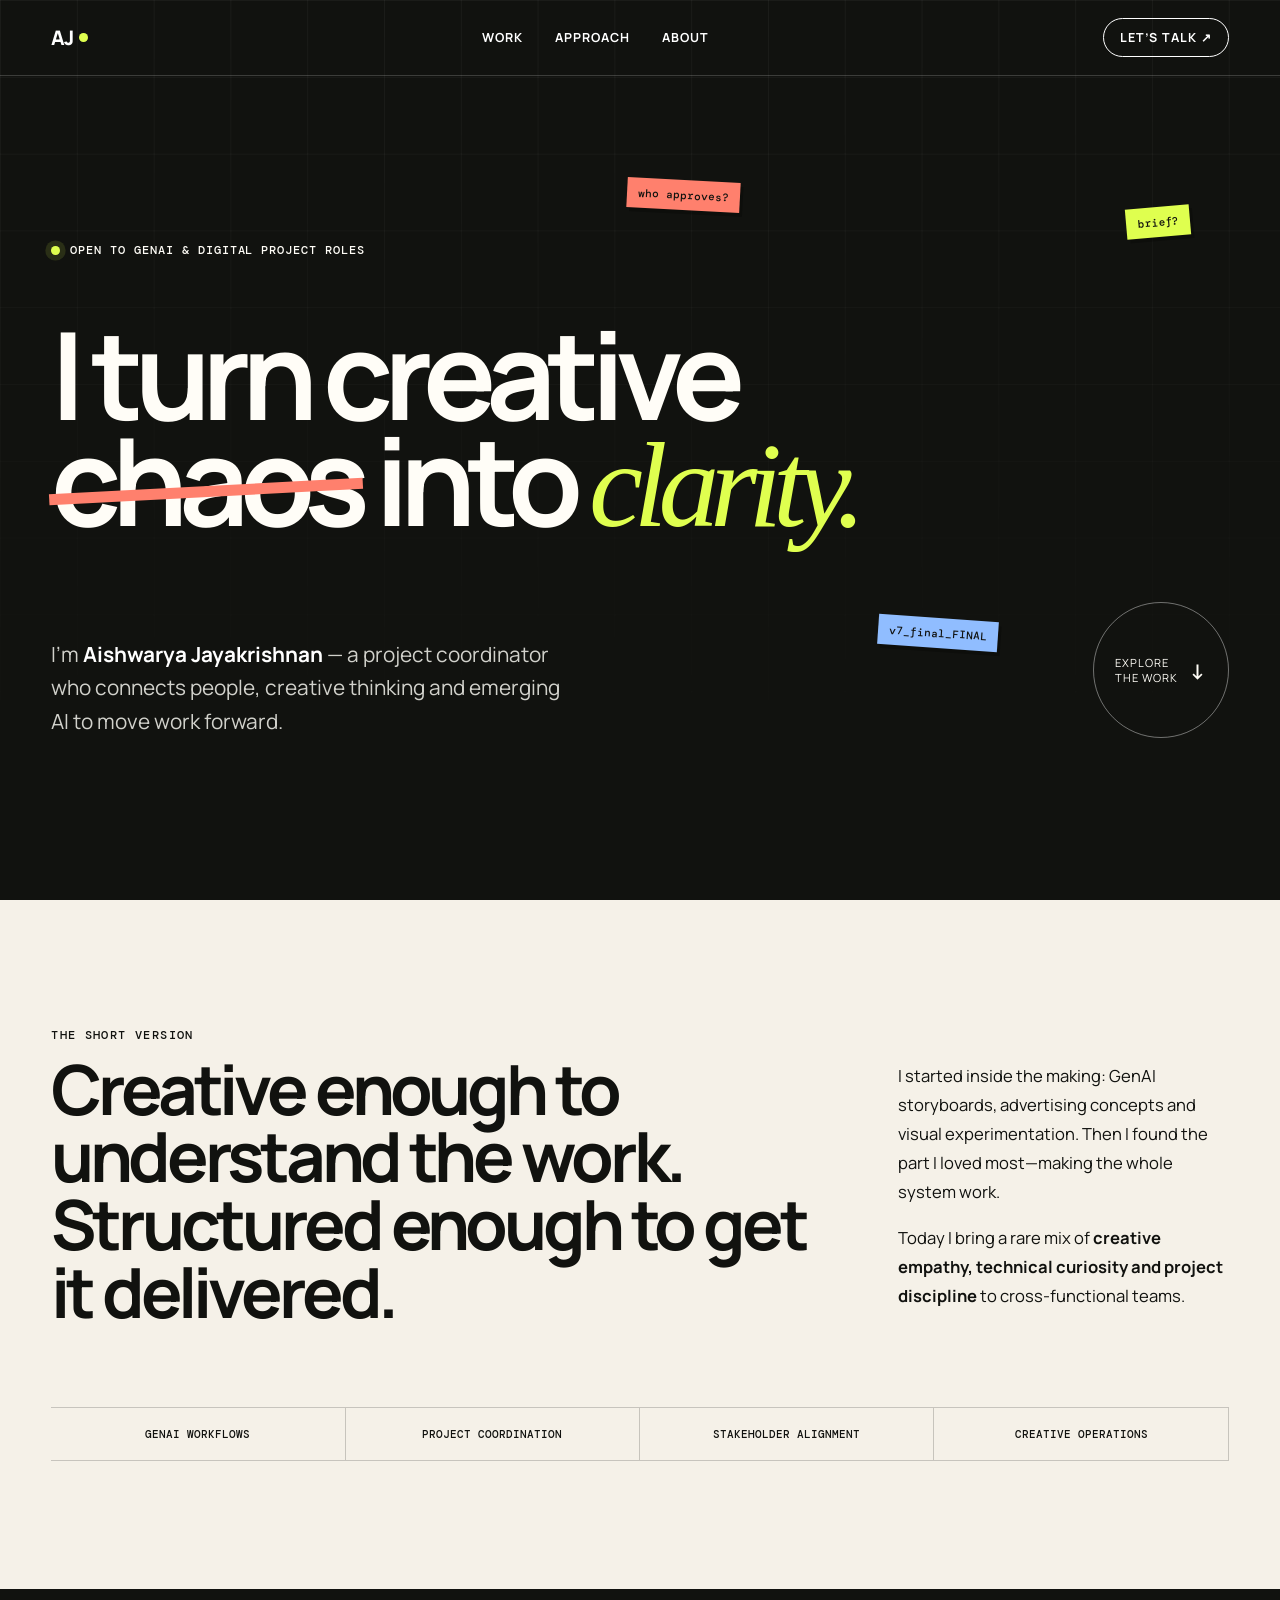
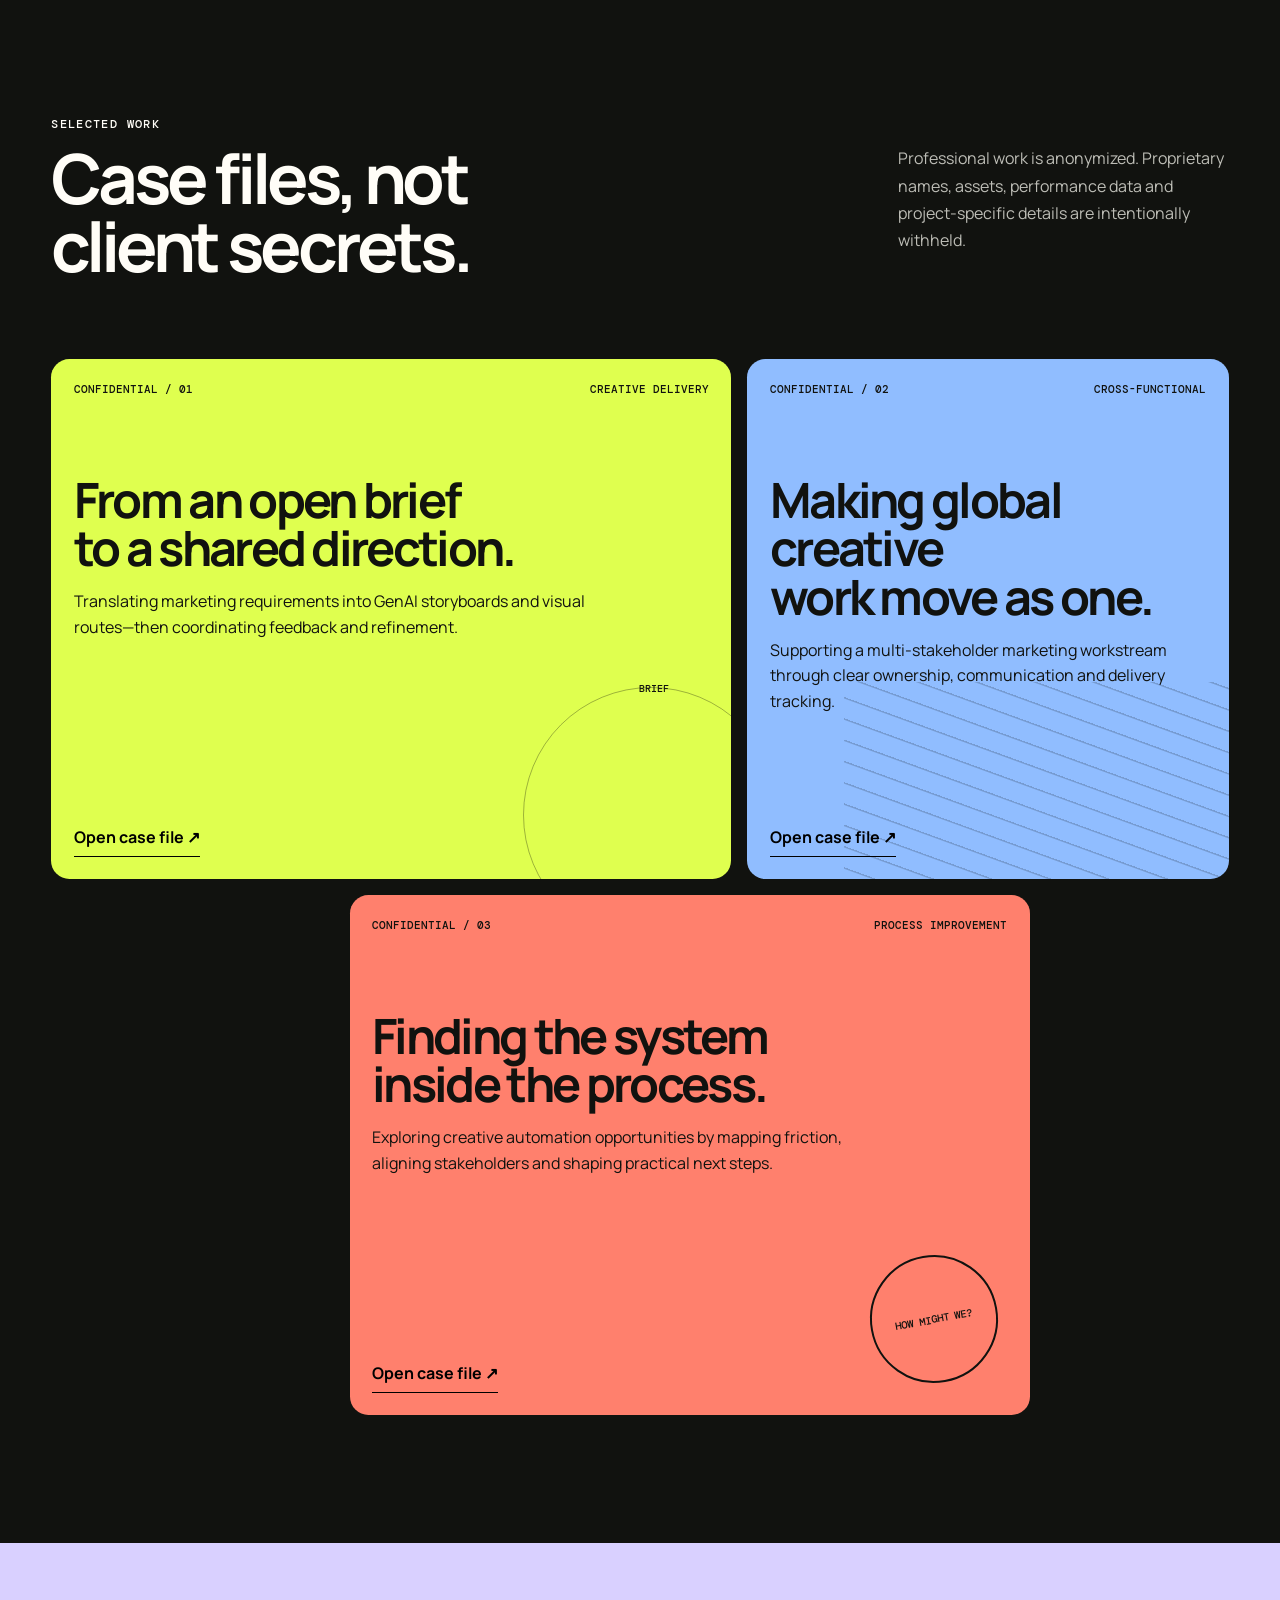
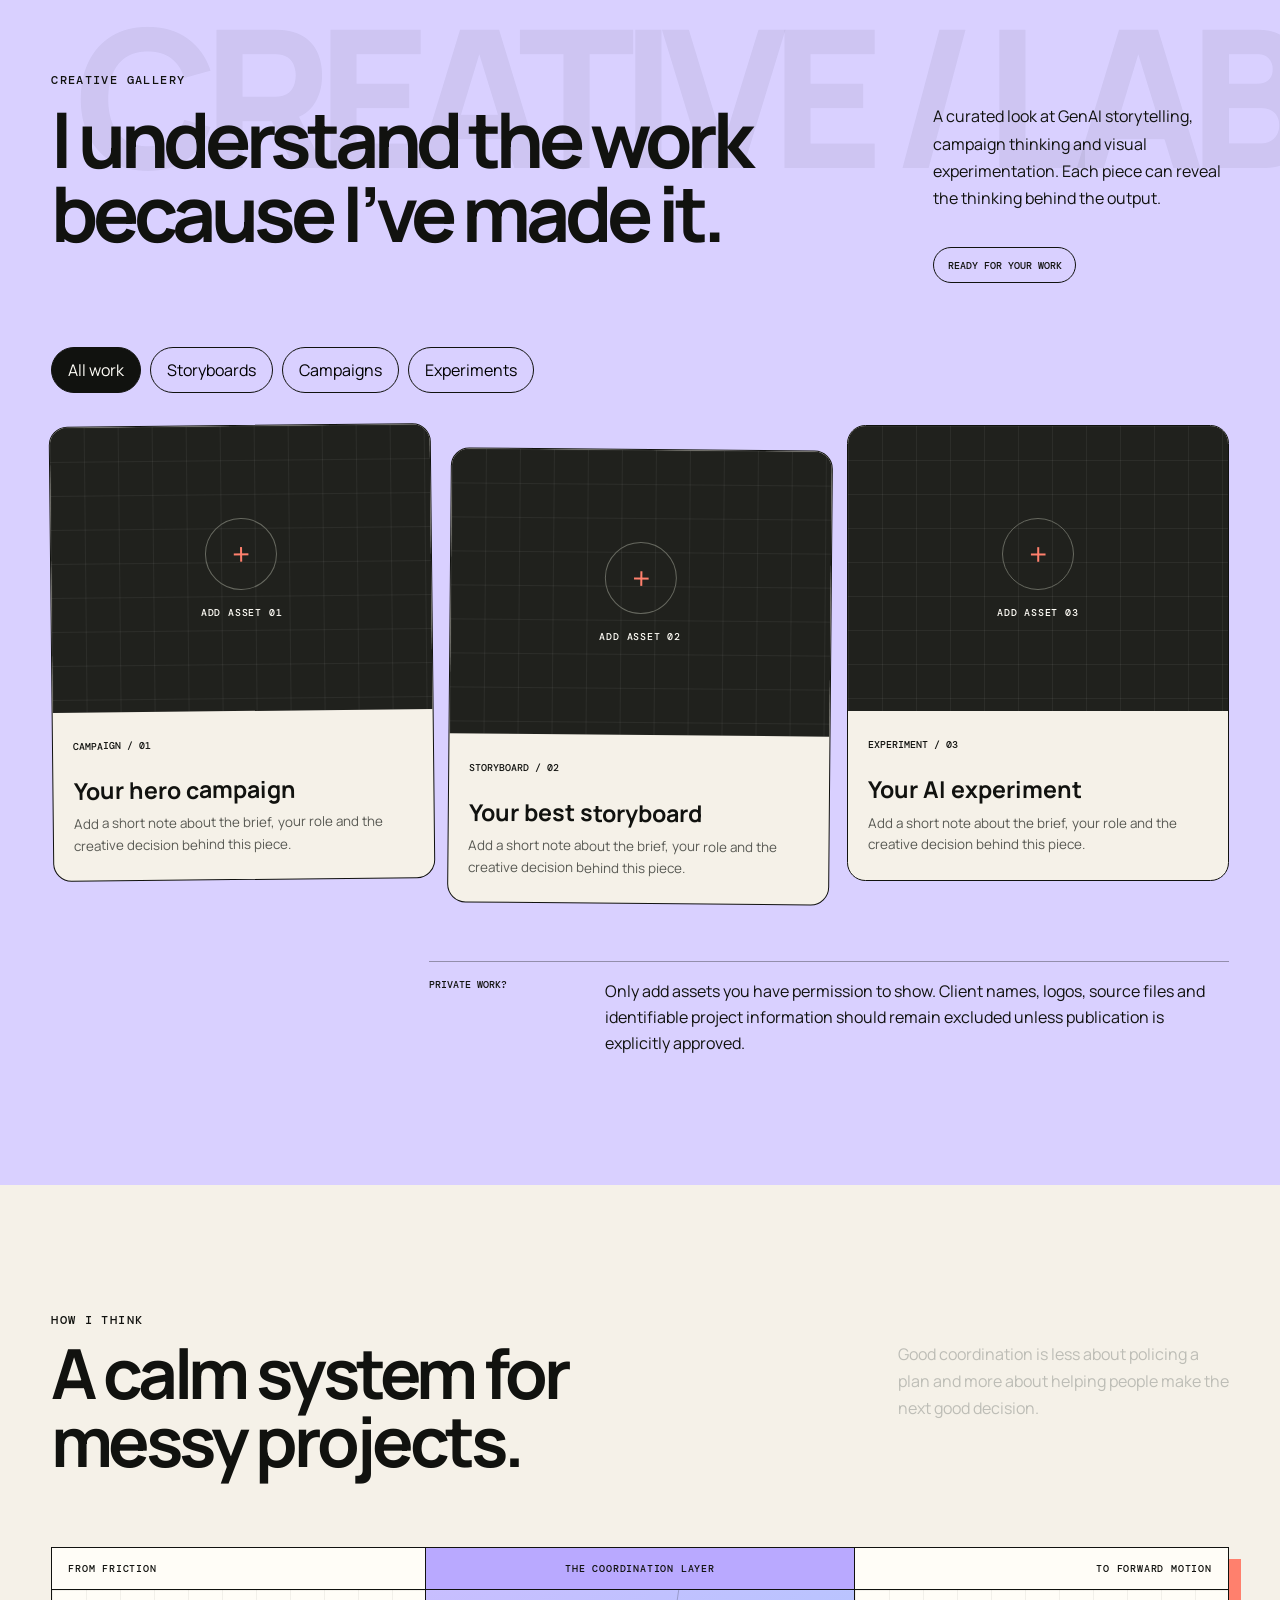
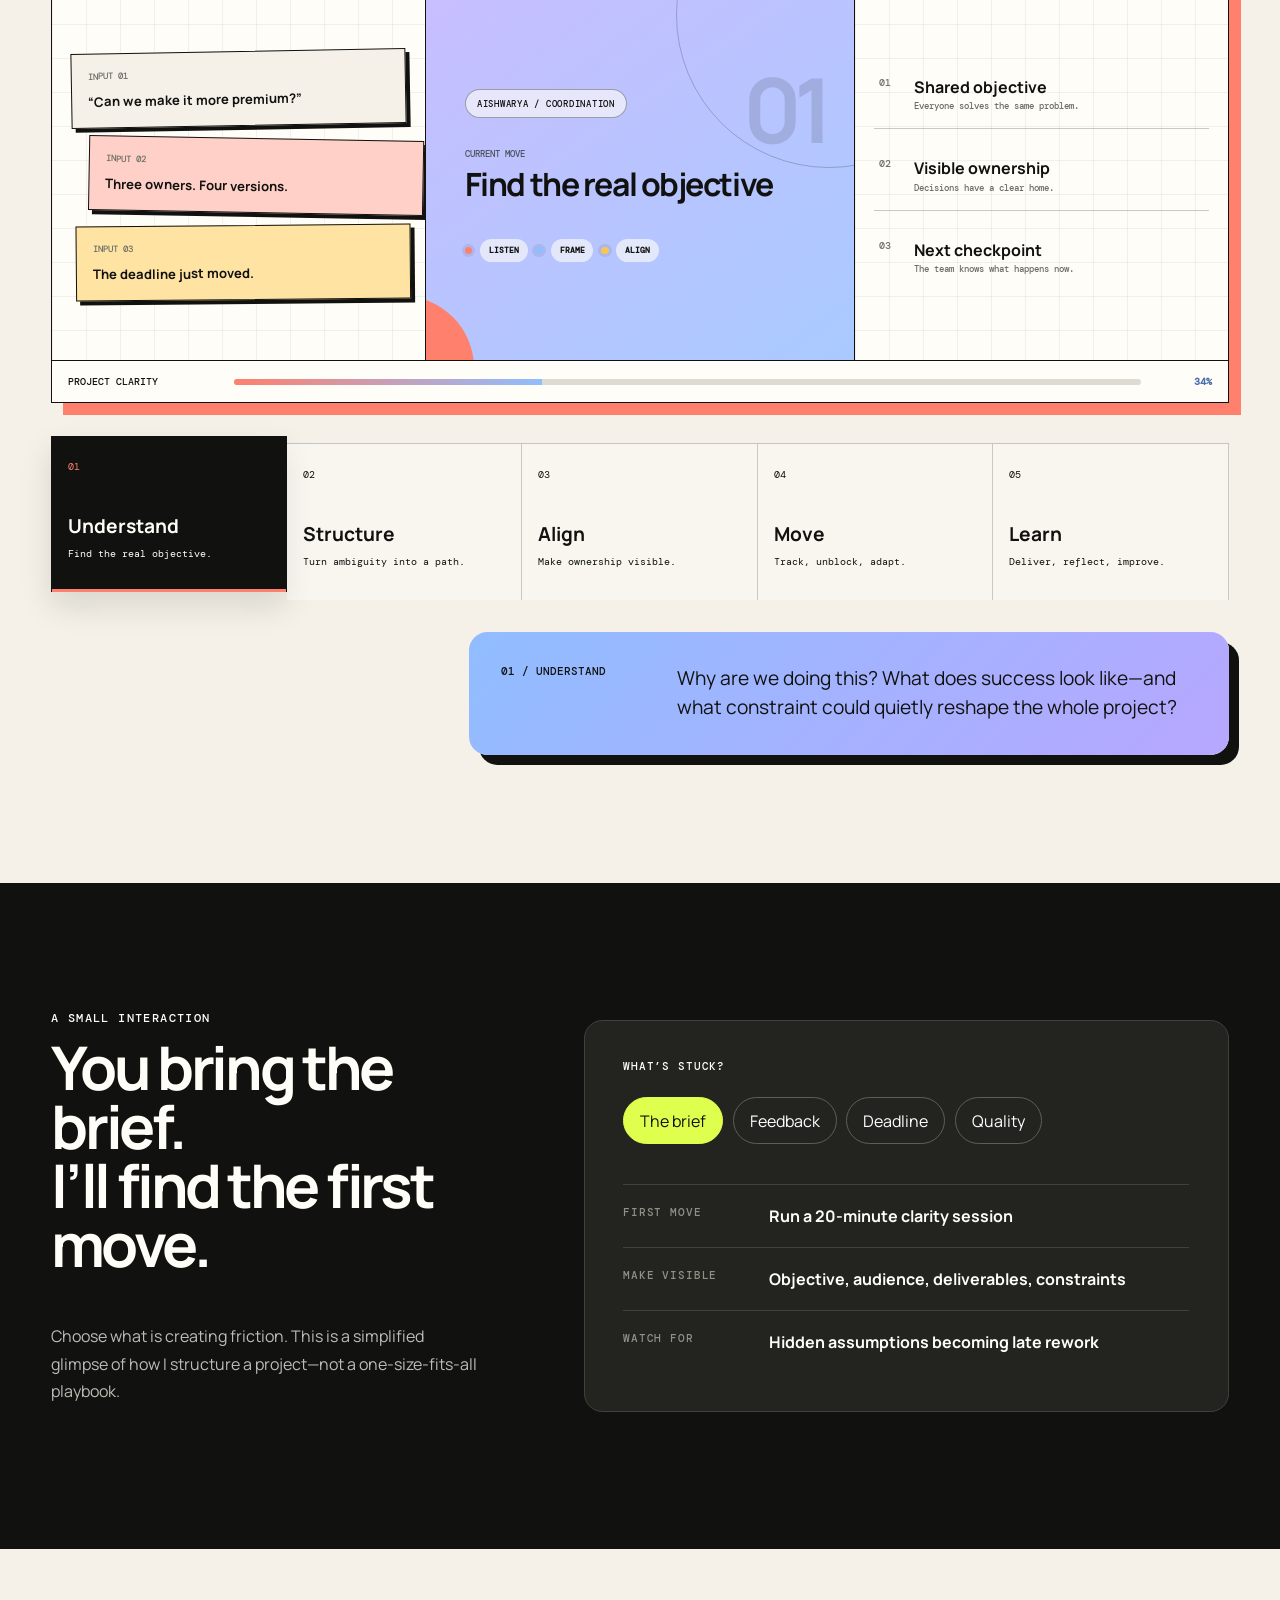
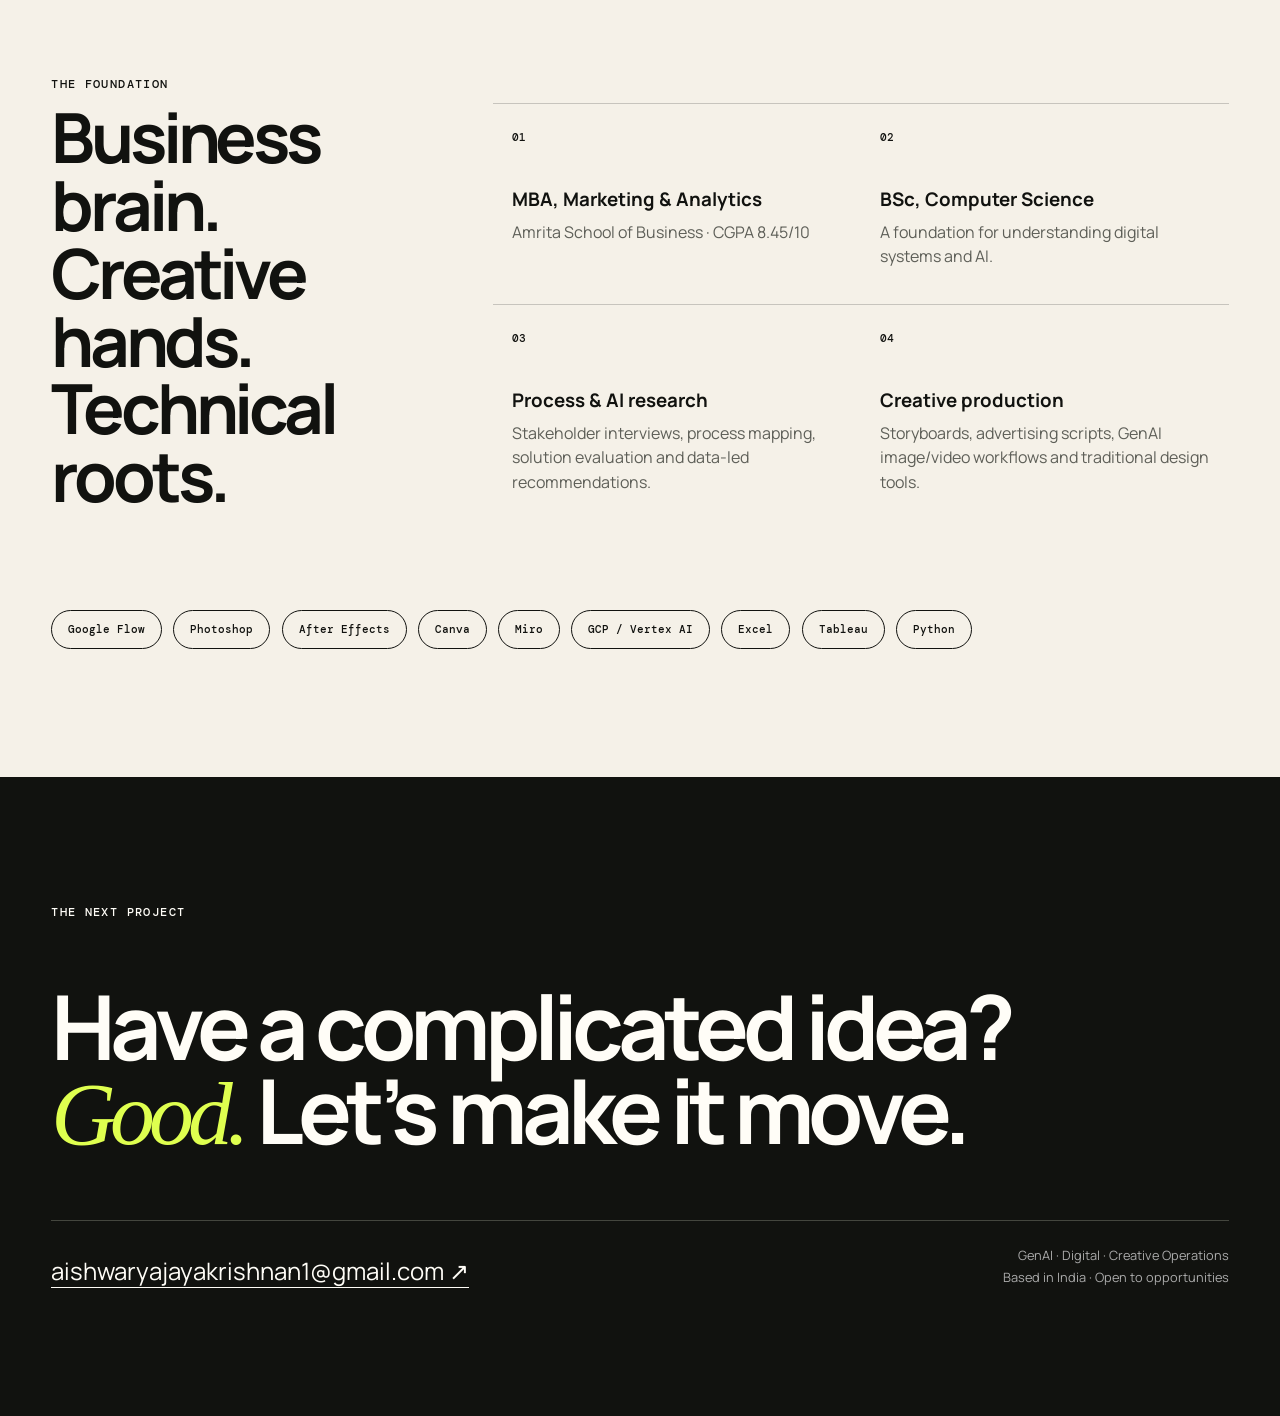
==== index.html @ be0136e8 "Publish initial portfolio website" ====
<!doctype html>
<html lang="en">
<head>
  <meta charset="utf-8">
  <meta name="viewport" content="width=device-width, initial-scale=1">
  <meta name="description" content="Aishwarya Jayakrishnan — GenAI and Digital Project Coordinator bridging people, creative work and emerging technology.">
  <meta name="theme-color" content="#f2ff63">
  <title>Aishwarya Jayakrishnan — GenAI & Digital Project Coordinator</title>
  <link rel="preconnect" href="https://fonts.googleapis.com">
  <link rel="preconnect" href="https://fonts.gstatic.com" crossorigin>
  <link href="https://fonts.googleapis.com/css2?family=DM+Mono:wght@400;500&family=Manrope:wght@400;500;600;700;800&display=swap" rel="stylesheet">
  <link rel="stylesheet" href="styles.css">
  <link rel="stylesheet" href="revision.css">
  <link rel="stylesheet" href="gallery.css">
  <link rel="stylesheet" href="approach-v2.css">
  <link rel="stylesheet" href="approach-v3.css">
</head>
<body>
  <a class="skip-link" href="#main">Skip to content</a>
  <header class="site-header">
    <a class="brand" href="#top" aria-label="Aishwarya Jayakrishnan, home"><span>AJ</span><span class="brand-dot"></span></a>
    <nav aria-label="Primary navigation">
      <a href="#work">Work</a><a href="#approach">Approach</a><a href="#about">About</a>
    </nav>
    <a class="header-cta" href="mailto:aishwaryajayakrishnan1@gmail.com">Let’s talk <span>↗</span></a>
  </header>

  <main id="main">
    <section class="hero" id="top">
      <div class="hero-kicker reveal"><span class="status-dot"></span> Open to GenAI & digital project roles</div>
      <h1 class="reveal">I turn creative<br><span class="scribble-wrap">chaos<span class="scribble" aria-hidden="true"></span></span> into <em>clarity.</em></h1>
      <div class="hero-bottom reveal">
        <p>I’m <strong>Aishwarya Jayakrishnan</strong> — a project coordinator who connects people, creative thinking and emerging AI to move work forward.</p>
        <a class="round-link" href="#work" aria-label="Explore selected work"><span>Explore<br>the work</span><b>↓</b></a>
      </div>
      <div class="floating-note note-one" aria-hidden="true">brief?</div>
      <div class="floating-note note-two" aria-hidden="true">v7_final_FINAL</div>
      <div class="floating-note note-three" aria-hidden="true">who approves?</div>
    </section>

    <section class="manifesto section-pad" id="about">
      <p class="eyebrow reveal">THE SHORT VERSION</p>
      <div class="manifesto-grid">
        <h2 class="reveal">Creative enough to understand the work.<br>Structured enough to get it delivered.</h2>
        <div class="manifesto-copy reveal">
          <p>I started inside the making: GenAI storyboards, advertising concepts and visual experimentation. Then I found the part I loved most—making the whole system work.</p>
          <p>Today I bring a rare mix of <strong>creative empathy, technical curiosity and project discipline</strong> to cross-functional teams.</p>
        </div>
      </div>
      <div class="signal-strip reveal" aria-label="Core strengths">
        <span>GenAI workflows</span><span>Project coordination</span><span>Stakeholder alignment</span><span>Creative operations</span>
      </div>
    </section>

    <section class="work section-pad dark" id="work">
      <div class="section-heading reveal">
        <div><p class="eyebrow">SELECTED WORK</p><h2>Case files, not<br>client secrets.</h2></div>
        <p>Professional work is anonymized. Proprietary names, assets, performance data and project-specific details are intentionally withheld.</p>
      </div>

      <div class="case-grid">
        <article class="case-card lime reveal">
          <div class="case-top"><span>CONFIDENTIAL / 01</span><span>Creative delivery</span></div>
          <h3>From an open brief<br>to a shared direction.</h3>
          <p>Translating marketing requirements into GenAI storyboards and visual routes—then coordinating feedback and refinement.</p>
          <button class="case-open" data-case="case-1" aria-expanded="false">Open case file <span>↗</span></button>
          <div class="card-orbit" aria-hidden="true"><span>BRIEF</span><span>ALIGN</span><span>BUILD</span></div>
        </article>

        <article class="case-card blue reveal">
          <div class="case-top"><span>CONFIDENTIAL / 02</span><span>Cross-functional</span></div>
          <h3>Making global creative<br>work move as one.</h3>
          <p>Supporting a multi-stakeholder marketing workstream through clear ownership, communication and delivery tracking.</p>
          <button class="case-open" data-case="case-2" aria-expanded="false">Open case file <span>↗</span></button>
          <div class="card-lines" aria-hidden="true"></div>
        </article>

        <article class="case-card coral reveal">
          <div class="case-top"><span>CONFIDENTIAL / 03</span><span>Process improvement</span></div>
          <h3>Finding the system<br>inside the process.</h3>
          <p>Exploring creative automation opportunities by mapping friction, aligning stakeholders and shaping practical next steps.</p>
          <button class="case-open" data-case="case-3" aria-expanded="false">Open case file <span>↗</span></button>
          <div class="card-stamp" aria-hidden="true">HOW MIGHT WE?</div>
        </article>
      </div>
    </section>

    <section class="gallery section-pad" id="gallery">
      <div class="gallery-head reveal">
        <div><p class="eyebrow">CREATIVE GALLERY</p><h2>I understand the work<br>because I’ve made it.</h2></div>
        <div><p>A curated look at GenAI storytelling, campaign thinking and visual experimentation. Each piece can reveal the thinking behind the output.</p><span class="gallery-count" id="gallery-count">READY FOR YOUR WORK</span></div>
      </div>
      <div class="gallery-filters reveal" role="group" aria-label="Filter creative work">
        <button class="gallery-filter active" data-filter="all">All work</button><button class="gallery-filter" data-filter="storyboard">Storyboards</button><button class="gallery-filter" data-filter="campaign">Campaigns</button><button class="gallery-filter" data-filter="experiment">Experiments</button>
      </div>
      <div class="gallery-grid" id="gallery-grid"></div>
      <div class="gallery-note reveal"><span>PRIVATE WORK?</span><p>Only add assets you have permission to show. Client names, logos, source files and identifiable project information should remain excluded unless publication is explicitly approved.</p></div>
    </section>

    <section class="approach section-pad" id="approach">
      <div class="section-heading reveal">
        <div><p class="eyebrow">HOW I THINK</p><h2>A calm system for<br>messy projects.</h2></div>
        <p>Good coordination is less about policing a plan and more about helping people make the next good decision.</p>
      </div>
      <div class="clarity-board reveal" aria-hidden="true">
        <div class="clarity-board-head"><span>FROM FRICTION</span><span>THE COORDINATION LAYER</span><span>TO FORWARD MOTION</span></div>
        <div class="clarity-board-grid">
          <div class="friction-stack">
            <div><small>INPUT 01</small><strong>“Can we make it more premium?”</strong></div>
            <div><small>INPUT 02</small><strong>Three owners. Four versions.</strong></div>
            <div><small>INPUT 03</small><strong>The deadline just moved.</strong></div>
          </div>
          <div class="coordination-core">
            <span class="core-label">AISHWARYA / COORDINATION</span>
            <div class="core-index">01</div>
            <small>CURRENT MOVE</small>
            <strong id="console-focus">Find the real objective</strong>
            <div class="core-signal"><i></i><span>LISTEN</span><i></i><span>FRAME</span><i></i><span>ALIGN</span></div>
          </div>
          <div class="outcome-stack">
            <div><span>01</span><strong>Shared objective</strong><small>Everyone solves the same problem.</small></div>
            <div><span>02</span><strong>Visible ownership</strong><small>Decisions have a clear home.</small></div>
            <div><span>03</span><strong>Next checkpoint</strong><small>The team knows what happens now.</small></div>
          </div>
        </div>
        <div class="clarity-meter"><span>PROJECT CLARITY</span><div><i id="clarity-fill"></i></div><b id="clarity-value">34%</b></div>
      </div>
      <div class="steps" role="list">
        <button class="step active" role="listitem" data-step="0"><span>01</span><strong>Understand</strong><small>Find the real objective.</small></button>
        <button class="step" role="listitem" data-step="1"><span>02</span><strong>Structure</strong><small>Turn ambiguity into a path.</small></button>
        <button class="step" role="listitem" data-step="2"><span>03</span><strong>Align</strong><small>Make ownership visible.</small></button>
        <button class="step" role="listitem" data-step="3"><span>04</span><strong>Move</strong><small>Track, unblock, adapt.</small></button>
        <button class="step" role="listitem" data-step="4"><span>05</span><strong>Learn</strong><small>Deliver, reflect, improve.</small></button>
      </div>
      <div class="step-detail reveal" aria-live="polite">
        <span id="step-number">01 / UNDERSTAND</span>
        <p id="step-copy">Why are we doing this? What does success look like—and what constraint could quietly reshape the whole project?</p>
      </div>
    </section>

    <section class="simulator section-pad dark" id="simulator">
      <div class="sim-copy reveal"><p class="eyebrow">A SMALL INTERACTION</p><h2>You bring the brief.<br>I’ll find the first move.</h2><p>Choose what is creating friction. This is a simplified glimpse of how I structure a project—not a one-size-fits-all playbook.</p></div>
      <div class="sim-panel reveal">
        <p class="mono-label">WHAT’S STUCK?</p>
        <div class="choice-row" role="group" aria-label="Choose a project challenge">
          <button class="choice active" data-sim="brief">The brief</button><button class="choice" data-sim="feedback">Feedback</button><button class="choice" data-sim="deadline">Deadline</button><button class="choice" data-sim="quality">Quality</button>
        </div>
        <div class="sim-output" aria-live="polite">
          <div><span>FIRST MOVE</span><strong id="sim-move">Run a 20-minute clarity session</strong></div>
          <div><span>MAKE VISIBLE</span><strong id="sim-visible">Objective, audience, deliverables, constraints</strong></div>
          <div><span>WATCH FOR</span><strong id="sim-risk">Hidden assumptions becoming late rework</strong></div>
        </div>
      </div>
    </section>

    <section class="proof section-pad">
      <p class="eyebrow reveal">THE FOUNDATION</p>
      <div class="proof-grid reveal">
        <div class="proof-lead"><h2>Business brain.<br>Creative hands.<br>Technical roots.</h2></div>
        <div class="proof-item"><span>01</span><h3>MBA, Marketing & Analytics</h3><p>Amrita School of Business · CGPA 8.45/10</p></div>
        <div class="proof-item"><span>02</span><h3>BSc, Computer Science</h3><p>A foundation for understanding digital systems and AI.</p></div>
        <div class="proof-item"><span>03</span><h3>Process & AI research</h3><p>Stakeholder interviews, process mapping, solution evaluation and data-led recommendations.</p></div>
        <div class="proof-item"><span>04</span><h3>Creative production</h3><p>Storyboards, advertising scripts, GenAI image/video workflows and traditional design tools.</p></div>
      </div>
      <div class="tool-cloud reveal"><span>Google Flow</span><span>Photoshop</span><span>After Effects</span><span>Canva</span><span>Miro</span><span>GCP / Vertex AI</span><span>Excel</span><span>Tableau</span><span>Python</span></div>
    </section>

    <section class="contact section-pad dark" id="contact">
      <p class="eyebrow reveal">THE NEXT PROJECT</p>
      <h2 class="reveal">Have a complicated idea?<br><em>Good.</em> Let’s make it move.</h2>
      <div class="contact-bottom reveal">
        <a href="mailto:aishwaryajayakrishnan1@gmail.com">aishwaryajayakrishnan1@gmail.com <span>↗</span></a>
        <p>GenAI · Digital · Creative Operations<br>Based in India · Open to opportunities</p>
      </div>
    </section>
  </main>

  <dialog class="case-dialog" id="case-dialog" aria-labelledby="dialog-title">
    <button class="dialog-close" aria-label="Close case study">×</button>
    <p class="eyebrow" id="dialog-label"></p><h2 id="dialog-title"></h2><p class="dialog-intro" id="dialog-intro"></p>
    <div class="dialog-grid" id="dialog-grid"></div>
    <p class="confidentiality">Visual assets and identifying project information are withheld to respect client and company confidentiality.</p>
  </dialog>

  <script src="gallery-data.js"></script>
  <script src="script.js"></script>
</body>
</html>
---- styles.css ----
:root{--ink:#11120f;--paper:#f5f1e8;--lime:#dfff4f;--blue:#90bdff;--coral:#ff806d;--white:#fffdf7;--line:rgba(17,18,15,.2);--pad:clamp(1.25rem,4vw,4.5rem);--radius:1.15rem}*{box-sizing:border-box}html{scroll-behavior:smooth}body{margin:0;background:var(--paper);color:var(--ink);font-family:Manrope,Arial,sans-serif;overflow-x:hidden}button,a{font:inherit}a{color:inherit}.skip-link{position:fixed;left:1rem;top:-5rem;background:var(--lime);padding:.75rem 1rem;z-index:99}.skip-link:focus{top:1rem}.cursor-glow{position:fixed;width:26rem;height:26rem;border-radius:50%;background:radial-gradient(circle,rgba(223,255,79,.12),transparent 68%);pointer-events:none;z-index:10;transform:translate(-50%,-50%)}.site-header{height:76px;display:flex;align-items:center;justify-content:space-between;padding:0 var(--pad);position:absolute;top:0;width:100%;z-index:20;border-bottom:1px solid rgba(255,255,255,.18);color:white}.brand{text-decoration:none;display:flex;align-items:center;gap:.4rem;font-weight:800;letter-spacing:-.06em;font-size:1.25rem}.brand-dot{width:.55rem;height:.55rem;background:var(--lime);border-radius:50%}.site-header nav{display:flex;gap:2rem}.site-header nav a,.header-cta{text-decoration:none;font-size:.78rem;font-weight:700;text-transform:uppercase;letter-spacing:.08em}.header-cta{border:1px solid currentColor;border-radius:100px;padding:.65rem 1rem}.hero{min-height:100svh;background:var(--ink);color:var(--white);padding:clamp(8rem,14vh,10rem) var(--pad) 3rem;position:relative;overflow:hidden;display:flex;flex-direction:column;justify-content:center}.hero:before{content:"";position:absolute;inset:0;background-image:linear-gradient(rgba(255,255,255,.045) 1px,transparent 1px),linear-gradient(90deg,rgba(255,255,255,.045) 1px,transparent 1px);background-size:6vw 6vw;mask-image:linear-gradient(to bottom,black,transparent 90%)}.hero-kicker{font:500 .75rem DM Mono,monospace;text-transform:uppercase;letter-spacing:.08em;display:flex;gap:.65rem;align-items:center;position:relative}.status-dot{width:.55rem;height:.55rem;border-radius:50%;background:var(--lime);box-shadow:0 0 0 .35rem rgba(223,255,79,.12)}h1,h2,h3,p{margin-top:0}.hero h1{font-size:clamp(3.65rem,9.5vw,9.5rem);line-height:.87;letter-spacing:-.075em;margin:clamp(2rem,7vh,5rem) 0;font-weight:700;position:relative;max-width:1200px}.hero h1 em,.contact h2 em{font-family:Georgia,serif;font-weight:400;color:var(--lime)}.scribble-wrap{position:relative}.scribble{position:absolute;height:.09em;background:var(--coral);left:-.02em;right:-.02em;top:54%;transform:rotate(-3deg)}.hero-bottom{display:grid;grid-template-columns:minmax(250px,520px) auto;justify-content:space-between;align-items:end;gap:2rem;position:relative}.hero-bottom p{font-size:clamp(1rem,1.7vw,1.3rem);line-height:1.6;color:#d1d1cb;margin:0}.hero-bottom strong{color:white}.round-link{width:8.5rem;height:8.5rem;border:1px solid rgba(255,255,255,.4);border-radius:50%;display:flex;align-items:center;justify-content:center;gap:.75rem;text-decoration:none;text-transform:uppercase;font-size:.7rem;letter-spacing:.09em;transition:.25s}.round-link:hover{background:var(--lime);color:var(--ink);transform:rotate(5deg)}.round-link b{font-size:1.3rem}.floating-note{position:absolute;font:500 .68rem DM Mono,monospace;color:var(--ink);background:var(--lime);padding:.5rem .7rem;transform:rotate(-5deg);box-shadow:3px 4px 0 rgba(0,0,0,.25)}.note-one{right:7%;top:23%}.note-two{right:22%;bottom:28%;background:var(--blue);transform:rotate(4deg)}.note-three{left:49%;top:20%;background:var(--coral);transform:rotate(3deg)}.section-pad{padding:clamp(5rem,10vw,9rem) var(--pad)}.eyebrow{font:500 .72rem DM Mono,monospace;letter-spacing:.12em;text-transform:uppercase}.manifesto-grid,.section-heading{display:grid;grid-template-columns:1.6fr .7fr;gap:clamp(2rem,7vw,8rem);align-items:start}.manifesto h2,.section-heading h2,.proof h2{font-size:clamp(2.5rem,5.4vw,5.6rem);line-height:.98;letter-spacing:-.06em;margin-bottom:0}.manifesto-copy{font-size:1.04rem;line-height:1.75;padding-top:.4rem}.signal-strip{margin-top:5rem;border-top:1px solid var(--line);border-bottom:1px solid var(--line);display:flex;flex-wrap:wrap}.signal-strip span{flex:1;min-width:200px;padding:1.2rem 1rem;text-align:center;border-right:1px solid var(--line);font:500 .7rem DM Mono,monospace;text-transform:uppercase}.dark{background:var(--ink);color:var(--white)}.section-heading>p{line-height:1.7;color:#bdbdb6;margin-top:1.75rem}.case-grid{display:grid;grid-template-columns:repeat(12,1fr);gap:1rem;margin-top:5rem}.case-card{min-height:520px;color:var(--ink);padding:1.4rem;border-radius:var(--radius);position:relative;overflow:hidden;display:flex;flex-direction:column}.case-card:nth-child(1){grid-column:span 7}.case-card:nth-child(2){grid-column:span 5}.case-card:nth-child(3){grid-column:4/span 7}.lime{background:var(--lime)}.blue{background:var(--blue)}.coral{background:var(--coral)}.case-top{display:flex;justify-content:space-between;font:500 .67rem DM Mono,monospace;text-transform:uppercase}.case-card h3{font-size:clamp(2rem,3.8vw,4rem);line-height:1;letter-spacing:-.055em;margin:5rem 0 1rem;max-width:720px}.case-card p{max-width:520px;line-height:1.6}.case-open{margin-top:auto;align-self:flex-start;border:0;border-bottom:1px solid;background:transparent;padding:.5rem 0;cursor:pointer;font-weight:700}.case-open span{display:inline-block;transition:.2s}.case-open:hover span{transform:translate(3px,-3px)}.card-orbit{position:absolute;width:16rem;height:16rem;border:1px solid rgba(0,0,0,.3);border-radius:50%;right:-3rem;bottom:-4rem;animation:spin 22s linear infinite}.card-orbit span{position:absolute;font:500 .6rem DM Mono}.card-orbit span:nth-child(1){top:-.4rem;left:45%}.card-orbit span:nth-child(2){top:48%;right:-1rem}.card-orbit span:nth-child(3){bottom:-.4rem;left:45%}@keyframes spin{to{transform:rotate(360deg)}}.card-lines{position:absolute;inset:auto -20% -10% 20%;height:48%;background:repeating-linear-gradient(20deg,transparent 0 18px,rgba(0,0,0,.18) 19px 20px)}.card-stamp{position:absolute;right:2rem;bottom:2rem;border:2px solid;border-radius:50%;width:8rem;height:8rem;display:grid;place-items:center;font:500 .65rem DM Mono;transform:rotate(-10deg)}.steps{display:grid;grid-template-columns:repeat(5,1fr);margin-top:5rem;border-top:1px solid var(--line)}.step{background:transparent;border:0;border-right:1px solid var(--line);text-align:left;padding:1.5rem 1rem 2rem;cursor:pointer;color:inherit;transition:.25s}.step:first-child{border-left:1px solid var(--line)}.step span,.step small{display:block;font:400 .65rem DM Mono,monospace}.step strong{display:block;font-size:clamp(1rem,1.5vw,1.4rem);margin:2.5rem 0 .5rem}.step.active,.step:hover{background:var(--lime)}.step-detail{margin:2rem 0 0 auto;background:var(--blue);padding:2rem;border-radius:var(--radius);max-width:690px;display:grid;grid-template-columns:160px 1fr;gap:1rem}.step-detail span{font:500 .67rem DM Mono}.step-detail p{font-size:1.2rem;line-height:1.55;margin:0}.simulator{display:grid;grid-template-columns:.8fr 1.2fr;gap:clamp(2rem,8vw,9rem);align-items:center}.sim-copy h2{font-size:clamp(2.5rem,4.7vw,5rem);line-height:.98;letter-spacing:-.055em}.sim-copy>p:last-child{color:#bdbdb6;line-height:1.7}.sim-panel{background:#23241f;border:1px solid #41423b;padding:clamp(1.3rem,3vw,2.5rem);border-radius:var(--radius)}.mono-label,.sim-output span{font:500 .67rem DM Mono;letter-spacing:.08em}.choice-row{display:flex;flex-wrap:wrap;gap:.6rem;margin:1.5rem 0 2.5rem}.choice{border:1px solid #5d5f55;border-radius:100px;background:transparent;color:white;padding:.7rem 1rem;cursor:pointer}.choice.active,.choice:hover{background:var(--lime);border-color:var(--lime);color:var(--ink)}.sim-output>div{border-top:1px solid #41423b;padding:1.25rem 0;display:grid;grid-template-columns:130px 1fr;gap:1rem}.sim-output span{color:#8f9187}.sim-output strong{font-size:1rem}.proof-grid{display:grid;grid-template-columns:1.2fr 1fr 1fr}.proof-lead{grid-row:span 2;padding-right:4rem}.proof-item{border-top:1px solid var(--line);padding:1.2rem}.proof-item span{font:500 .67rem DM Mono}.proof-item h3{margin:2.5rem 0 .5rem}.proof-item p{line-height:1.55;color:#5e5f58}.tool-cloud{display:flex;gap:.7rem;flex-wrap:wrap;margin-top:5rem}.tool-cloud span{border:1px solid var(--ink);border-radius:100px;padding:.7rem 1rem;font:500 .7rem DM Mono}.contact h2{font-size:clamp(3rem,7vw,7.5rem);line-height:.94;letter-spacing:-.065em;max-width:1200px;margin:4rem 0}.contact-bottom{border-top:1px solid #44463e;padding-top:1.5rem;display:flex;justify-content:space-between;align-items:end;gap:2rem}.contact-bottom a{font-size:clamp(1rem,2vw,1.5rem);text-decoration:none;border-bottom:1px solid}.contact-bottom p{text-align:right;color:#aaa;font-size:.8rem;line-height:1.7;margin:0}.case-dialog{width:min(850px,calc(100% - 2rem));max-height:90vh;border:0;border-radius:var(--radius);background:var(--paper);color:var(--ink);padding:clamp(1.5rem,5vw,4rem);box-shadow:0 25px 80px rgba(0,0,0,.4)}.case-dialog::backdrop{background:rgba(0,0,0,.75);backdrop-filter:blur(7px)}.dialog-close{position:absolute;right:1rem;top:1rem;border:1px solid;border-radius:50%;width:2.4rem;height:2.4rem;background:transparent;font-size:1.4rem;cursor:pointer}.case-dialog h2{font-size:clamp(2.3rem,5vw,4.5rem);line-height:1;letter-spacing:-.055em;margin:1rem 0}.dialog-intro{font-size:1.1rem;line-height:1.65;max-width:650px}.dialog-grid{display:grid;grid-template-columns:1fr 1fr;gap:1rem;margin:2rem 0}.dialog-grid>div{border-top:1px solid var(--line);padding-top:1rem}.dialog-grid span{font:500 .65rem DM Mono}.dialog-grid p{line-height:1.55}.confidentiality{font:400 .68rem DM Mono;border:1px solid;padding:1rem}.reveal{opacity:0;transform:translateY(22px);transition:.7s cubic-bezier(.2,.7,.2,1)}.reveal.visible{opacity:1;transform:none}@media(max-width:800px){.site-header nav{display:none}.hero{min-height:760px}.floating-note{display:none}.hero-bottom,.manifesto-grid,.section-heading,.simulator{grid-template-columns:1fr}.round-link{width:6.5rem;height:6.5rem;margin-left:auto}.case-card:nth-child(n){grid-column:1/-1;min-height:460px}.steps{grid-template-columns:1fr}.step,.step:first-child{border:0;border-top:1px solid var(--line);display:grid;grid-template-columns:35px 1fr}.step strong{margin:0}.step small{grid-column:2}.step-detail{grid-template-columns:1fr}.proof-grid{grid-template-columns:1fr}.proof-lead{grid-row:auto;padding:0 0 3rem}.contact-bottom{align-items:start;flex-direction:column}.contact-bottom p{text-align:left}.dialog-grid{grid-template-columns:1fr}.cursor-glow{display:none}}@media(prefers-reduced-motion:reduce){html{scroll-behavior:auto}*,*:before,*:after{animation:none!important;transition:none!important}.reveal{opacity:1;transform:none}}
---- revision.css ----
.cursor-ring,.cursor-dot{position:fixed;left:0;top:0;pointer-events:none;z-index:90;border-radius:50%;will-change:transform}.cursor-ring{width:2.65rem;height:2.65rem;border:1.5px solid var(--coral);mix-blend-mode:difference}.cursor-ring:before,.cursor-ring:after{content:"";position:absolute;background:var(--blue)}.cursor-ring:before{width:.75rem;height:1px;left:-.42rem;top:50%}.cursor-ring:after{height:.75rem;width:1px;left:50%;top:-.42rem}.cursor-ring span{position:absolute;width:.36rem;height:.36rem;background:var(--coral);border-radius:50%;right:-.12rem;bottom:.2rem}.cursor-dot{width:.38rem;height:.38rem;background:var(--blue);box-shadow:0 0 0 .2rem rgba(144,189,255,.18)}
.project-console{margin-top:4.5rem;border:1px solid var(--ink);border-radius:var(--radius);overflow:hidden;background:#171813;color:var(--white);box-shadow:12px 12px 0 var(--coral)}.console-bar{min-height:46px;padding:.7rem 1rem;display:grid;grid-template-columns:1fr auto 1fr;align-items:center;border-bottom:1px solid #3c3d37;font:500 .62rem DM Mono,monospace;letter-spacing:.08em}.console-bar>span:last-child{text-align:right}.console-bar b{color:var(--blue)}.console-bar div{display:flex;gap:.4rem}.console-bar i{display:block;width:.52rem;height:.52rem;border-radius:50%;background:var(--coral)}.console-bar i:nth-child(2){background:var(--blue)}.console-bar i:nth-child(3){background:#f5c658}.console-canvas{height:310px;position:relative;overflow:hidden;background-image:linear-gradient(rgba(255,255,255,.055) 1px,transparent 1px),linear-gradient(90deg,rgba(255,255,255,.055) 1px,transparent 1px);background-size:44px 44px}.console-thread{position:absolute;left:8%;right:8%;top:50%;display:flex;align-items:center;justify-content:space-between;font:500 .57rem DM Mono;color:#a9aaa3}.console-thread:before{content:"";height:1px;position:absolute;left:8%;right:8%;background:linear-gradient(90deg,var(--coral),var(--blue));z-index:0}.console-thread>*{position:relative;z-index:1}.console-thread i{width:.82rem;height:.82rem;background:#171813;border:2px solid var(--blue);border-radius:50%;box-shadow:0 0 0 .35rem rgba(144,189,255,.1)}.console-note{position:absolute;color:var(--ink);padding:.55rem .75rem;font:500 .62rem DM Mono;box-shadow:4px 5px 0 rgba(0,0,0,.35)}.cn-one{left:9%;top:18%;background:var(--coral);transform:rotate(-3deg)}.cn-two{right:13%;top:16%;background:var(--blue);transform:rotate(2deg)}.cn-three{left:31%;bottom:11%;background:#f5c658;transform:rotate(1deg)}.console-focus{position:absolute;left:50%;top:50%;transform:translate(-50%,-50%);width:min(300px,40%);background:var(--white);color:var(--ink);border-radius:.8rem;padding:1.25rem;text-align:center;box-shadow:0 0 0 8px rgba(255,128,109,.15)}.console-focus small{display:block;font:500 .58rem DM Mono;color:#6e6f68;margin-bottom:.5rem}.console-focus strong{font-size:1.05rem}
.steps{margin-top:2.5rem}.step{background:rgba(255,255,255,.35);position:relative;overflow:hidden}.step:after{content:"";position:absolute;height:3px;left:0;right:100%;bottom:0;background:var(--coral);transition:.35s}.step.active,.step:hover{background:var(--ink);color:var(--white);transform:translateY(-8px);box-shadow:0 14px 30px rgba(17,18,15,.12)}.step.active:after,.step:hover:after{right:0}.step.active span{color:var(--coral)}.step-detail{background:linear-gradient(135deg,var(--blue),#b7a7ff);max-width:760px;box-shadow:10px 10px 0 var(--ink)}
@media(max-width:800px){.cursor-ring,.cursor-dot{display:none}.project-console{box-shadow:7px 7px 0 var(--coral)}.console-canvas{height:360px}.console-focus{width:70%}.console-note{font-size:.54rem}.cn-one{left:5%}.cn-two{right:5%}.cn-three{left:18%}.step.active,.step:hover{transform:none}}
@media(prefers-reduced-motion:reduce){.cursor-ring,.cursor-dot{display:none}}
---- gallery.css ----
.gallery{background:#d9d0ff;position:relative;overflow:hidden}.gallery:before{content:"CREATIVE / LAB";position:absolute;right:-.08em;top:.1em;font:800 clamp(5rem,15vw,15rem) Manrope;color:rgba(17,18,15,.055);letter-spacing:-.08em;white-space:nowrap}.gallery-head{display:grid;grid-template-columns:1.45fr .55fr;gap:clamp(2rem,8vw,9rem);position:relative}.gallery-head h2{font-size:clamp(2.8rem,6vw,6.3rem);line-height:.96;letter-spacing:-.065em;margin:0}.gallery-head>div:last-child{padding-top:2rem}.gallery-head p{line-height:1.7}.gallery-count{display:inline-block;margin-top:1.2rem;border:1px solid;border-radius:100px;padding:.65rem .85rem;font:500 .63rem DM Mono}.gallery-filters{display:flex;gap:.55rem;flex-wrap:wrap;margin:4rem 0 2rem}.gallery-filter{border:1px solid var(--ink);background:transparent;border-radius:100px;padding:.7rem 1rem;cursor:pointer}.gallery-filter.active,.gallery-filter:hover{background:var(--ink);color:var(--white)}.gallery-grid{display:grid;grid-template-columns:repeat(12,1fr);gap:1rem}.gallery-item{grid-column:span 4;background:var(--paper);border:1px solid var(--ink);border-radius:var(--radius);overflow:hidden;transition:.25s}.gallery-item:nth-child(3n+1){transform:rotate(-.6deg)}.gallery-item:nth-child(3n+2){transform:translateY(1.5rem) rotate(.5deg)}.gallery-item:hover{transform:translateY(-8px) rotate(0);box-shadow:9px 10px 0 var(--ink)}.gallery-media{aspect-ratio:4/3;background:#20211d;overflow:hidden}.gallery-media img,.gallery-media video{width:100%;height:100%;object-fit:cover;display:block}.upload-placeholder{width:100%;height:100%;display:flex;flex-direction:column;align-items:center;justify-content:center;color:var(--white);background-image:linear-gradient(rgba(255,255,255,.055) 1px,transparent 1px),linear-gradient(90deg,rgba(255,255,255,.055) 1px,transparent 1px);background-size:34px 34px}.upload-placeholder span{width:4.5rem;height:4.5rem;border:1px solid #66685f;border-radius:50%;display:grid;place-items:center;font-size:2rem;color:var(--coral)}.upload-placeholder small{font:500 .62rem DM Mono;margin-top:1rem;letter-spacing:.08em}.gallery-meta{padding:1.25rem}.gallery-meta>span{font:500 .62rem DM Mono}.gallery-meta h3{font-size:1.45rem;line-height:1.1;margin:1.5rem 0 .6rem}.gallery-meta p{font-size:.84rem;line-height:1.6;color:#595a54;margin-bottom:.25rem}.gallery-note{margin-top:5rem;border-top:1px solid rgba(17,18,15,.35);padding-top:1rem;display:grid;grid-template-columns:160px 1fr;gap:1rem;max-width:800px;margin-left:auto}.gallery-note span{font:500 .63rem DM Mono}.gallery-note p{line-height:1.65;margin:0}
@media(max-width:900px){.gallery-head{grid-template-columns:1fr}.gallery-head>div:last-child{padding-top:0}.gallery-item{grid-column:span 6}}@media(max-width:600px){.gallery-item{grid-column:1/-1}.gallery-item:nth-child(n){transform:none}.gallery-note{grid-template-columns:1fr}}
---- approach-v2.css ----
/* A more editorial, purposeful replacement for the original faux-software panel. */
.project-console{display:none}.clarity-board{margin-top:4.5rem;border:1px solid var(--ink);background:var(--white);box-shadow:12px 12px 0 var(--coral)}.clarity-board-head{display:grid;grid-template-columns:1fr 1.15fr 1fr;border-bottom:1px solid var(--ink);font:500 .62rem DM Mono;letter-spacing:.08em}.clarity-board-head span{padding:.9rem 1rem}.clarity-board-head span:nth-child(2){text-align:center;background:var(--ink);color:var(--white)}.clarity-board-head span:last-child{text-align:right}.clarity-board-grid{display:grid;grid-template-columns:1fr 1.15fr 1fr;min-height:370px}.friction-stack,.outcome-stack{padding:1.2rem;display:flex;flex-direction:column;justify-content:center;gap:.75rem;background-image:linear-gradient(rgba(17,18,15,.055) 1px,transparent 1px),linear-gradient(90deg,rgba(17,18,15,.055) 1px,transparent 1px);background-size:34px 34px}.friction-stack>div{background:var(--paper);border:1px solid var(--ink);padding:1rem;box-shadow:4px 4px 0 var(--ink);transform:rotate(-1deg)}.friction-stack>div:nth-child(2){transform:translateX(1.1rem) rotate(1deg);background:#ffd0c8}.friction-stack>div:nth-child(3){transform:translateX(.3rem) rotate(-.5deg);background:#ffe3a2}.friction-stack small,.outcome-stack small,.coordination-core small{display:block;font:500 .57rem DM Mono;color:#6d6e67;margin-bottom:.45rem}.friction-stack strong{font-size:.82rem;line-height:1.35}.coordination-core{border-left:1px solid var(--ink);border-right:1px solid var(--ink);background:var(--ink);color:var(--white);padding:clamp(1.5rem,3vw,2.5rem);display:flex;flex-direction:column;justify-content:center;position:relative;overflow:hidden}.coordination-core:before{content:"";position:absolute;width:18rem;height:18rem;border:1px solid rgba(144,189,255,.32);border-radius:50%;right:-8rem;top:-8rem}.coordination-core:after{content:"";position:absolute;width:8rem;height:8rem;background:var(--coral);border-radius:50%;left:-6rem;bottom:-5rem}.core-label{font:500 .58rem DM Mono;color:var(--blue);letter-spacing:.08em}.core-index{font:700 clamp(4rem,7vw,7rem) Manrope;letter-spacing:-.09em;line-height:1;margin:1.4rem 0;color:transparent;-webkit-text-stroke:1px rgba(255,255,255,.4)}.coordination-core>strong{font-size:clamp(1.35rem,2.2vw,2rem);line-height:1.1;max-width:300px;position:relative;z-index:1}.coordination-core>small{color:#9ea098}.core-signal{display:flex;align-items:center;gap:.55rem;margin-top:2.3rem;font:500 .52rem DM Mono;color:#a8aaa1}.core-signal i{width:.42rem;height:.42rem;background:var(--coral);border-radius:50%}.core-signal i:nth-of-type(2){background:var(--blue)}.core-signal i:nth-of-type(3){background:#f5c658}.outcome-stack>div{border-bottom:1px solid rgba(17,18,15,.22);padding:1rem .35rem;display:grid;grid-template-columns:32px 1fr;gap:.15rem}.outcome-stack>div:last-child{border:0}.outcome-stack span{grid-row:span 2;font:500 .6rem DM Mono;color:#6e6f68}.outcome-stack strong{font-size:1rem}.outcome-stack small{grid-column:2;margin:0}.clarity-meter{border-top:1px solid var(--ink);display:grid;grid-template-columns:150px 1fr 55px;align-items:center;gap:1rem;padding:.85rem 1rem;font:500 .6rem DM Mono}.clarity-meter>div{height:6px;background:#dedbd3;border-radius:100px;overflow:hidden}.clarity-meter i{display:block;width:34%;height:100%;background:linear-gradient(90deg,var(--coral),var(--blue));transition:width .4s ease}.clarity-meter b{text-align:right;color:#496eaa}
@media(max-width:800px){.clarity-board{box-shadow:7px 7px 0 var(--coral)}.clarity-board-head{display:none}.clarity-board-grid{grid-template-columns:1fr}.coordination-core{border:0;min-height:280px}.friction-stack,.outcome-stack{padding:1rem}.clarity-meter{grid-template-columns:1fr 50px}.clarity-meter>span{display:none}}
---- approach-v3.css ----
/* Softer coordination bridge: visually connects the workshop surfaces on either side. */
.clarity-board-head span:nth-child(2){background:#b9a9ff;color:var(--ink);border-left:1px solid var(--ink);border-right:1px solid var(--ink)}
.coordination-core{background:linear-gradient(145deg,#c8beff 0%,#a9caff 100%);color:var(--ink);border-color:var(--ink);isolation:isolate}
.coordination-core:before{width:19rem;height:19rem;border:1px solid rgba(17,18,15,.22);right:-8rem;top:-8rem;z-index:-1}
.coordination-core:after{width:9rem;height:9rem;background:var(--coral);left:-6rem;bottom:-5rem;z-index:-1}
.core-label{color:var(--ink);background:rgba(255,253,247,.62);border:1px solid rgba(17,18,15,.35);border-radius:100px;padding:.45rem .7rem;align-self:flex-start}
.core-index{color:var(--ink);-webkit-text-stroke:0;font-size:clamp(4.3rem,7vw,7.2rem);margin:1rem 0 .8rem;opacity:.13;position:absolute;right:1.8rem;top:3.6rem}
.coordination-core>small{color:#4e5360;margin-top:1.9rem}.coordination-core>strong{font-size:clamp(1.65rem,2.5vw,2.45rem);max-width:360px;letter-spacing:-.045em}
.core-signal{color:var(--ink);font-weight:600;gap:.48rem}.core-signal span{background:rgba(255,253,247,.62);border-radius:100px;padding:.35rem .55rem}.core-signal i{width:.48rem;height:.48rem;box-shadow:0 0 0 .18rem rgba(17,18,15,.08)}
@media(max-width:800px){.coordination-core{border-top:1px solid var(--ink);border-bottom:1px solid var(--ink)}.core-index{top:2rem}}
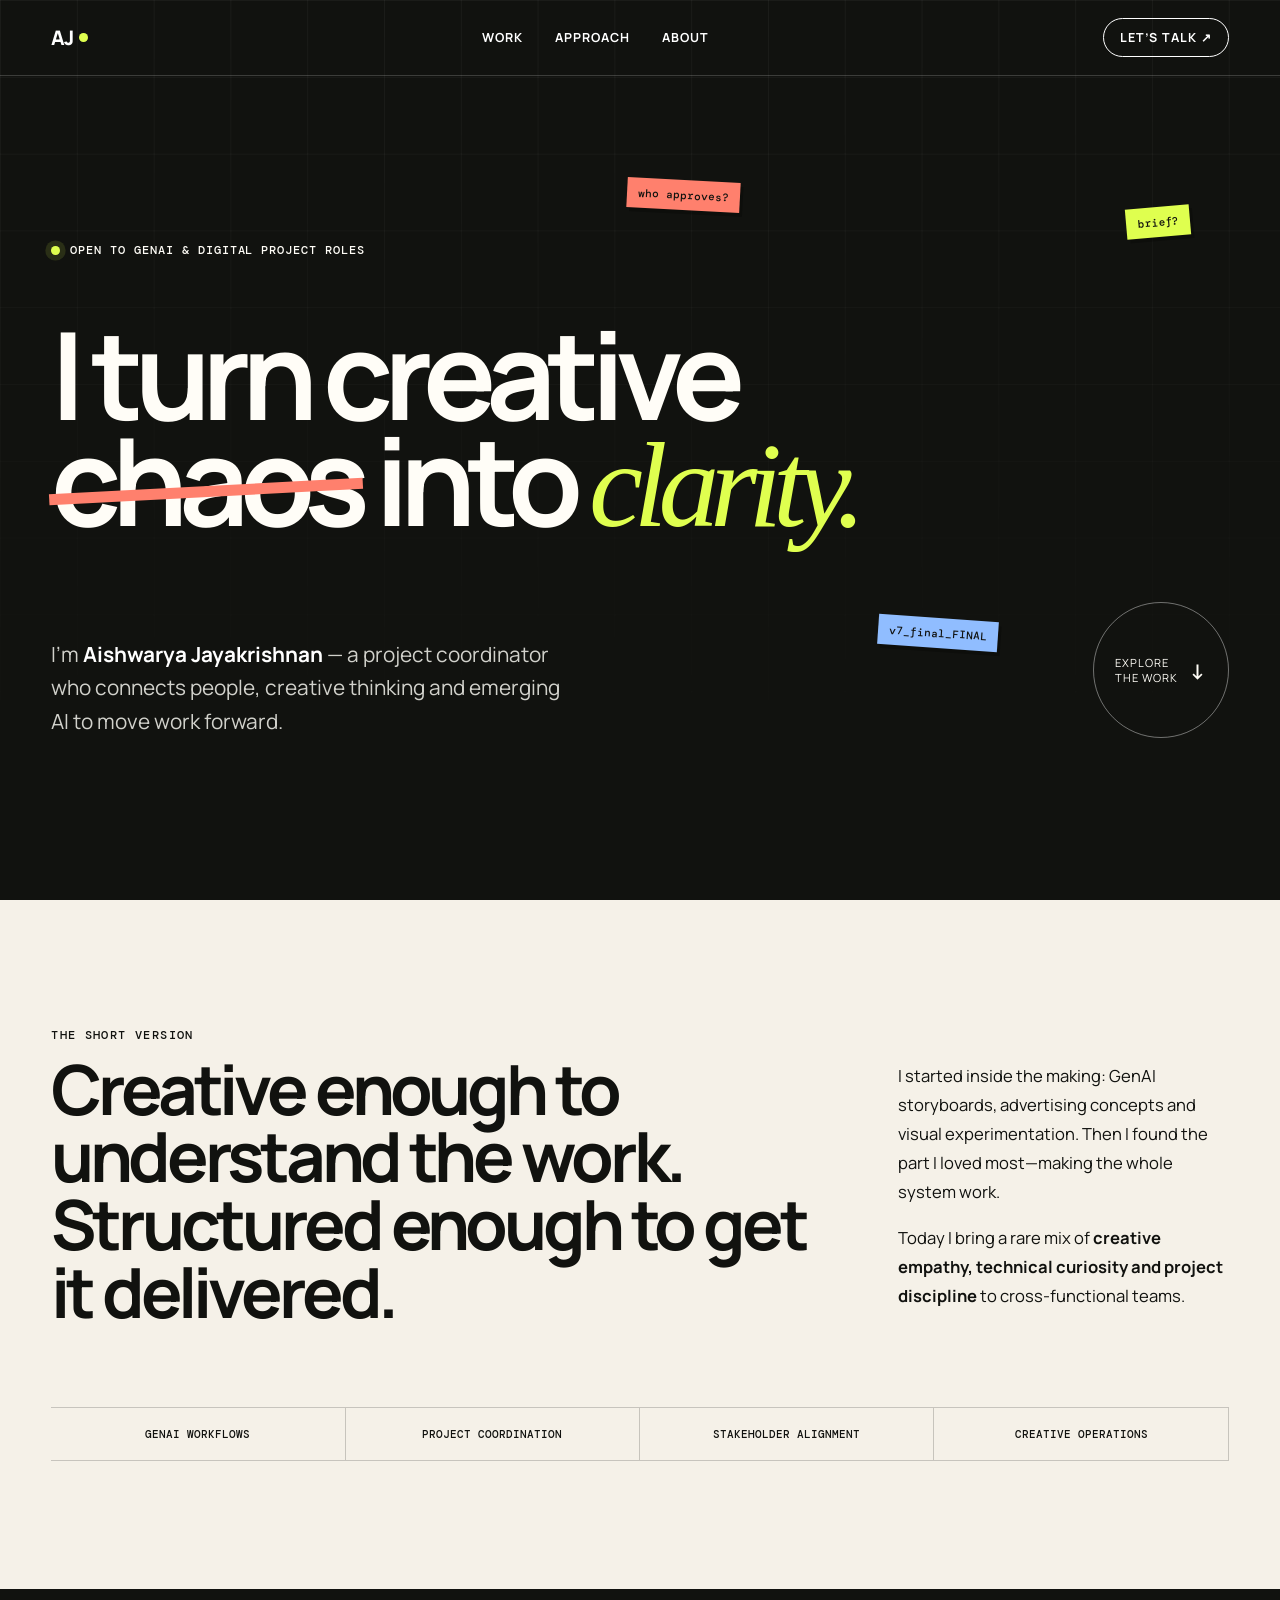
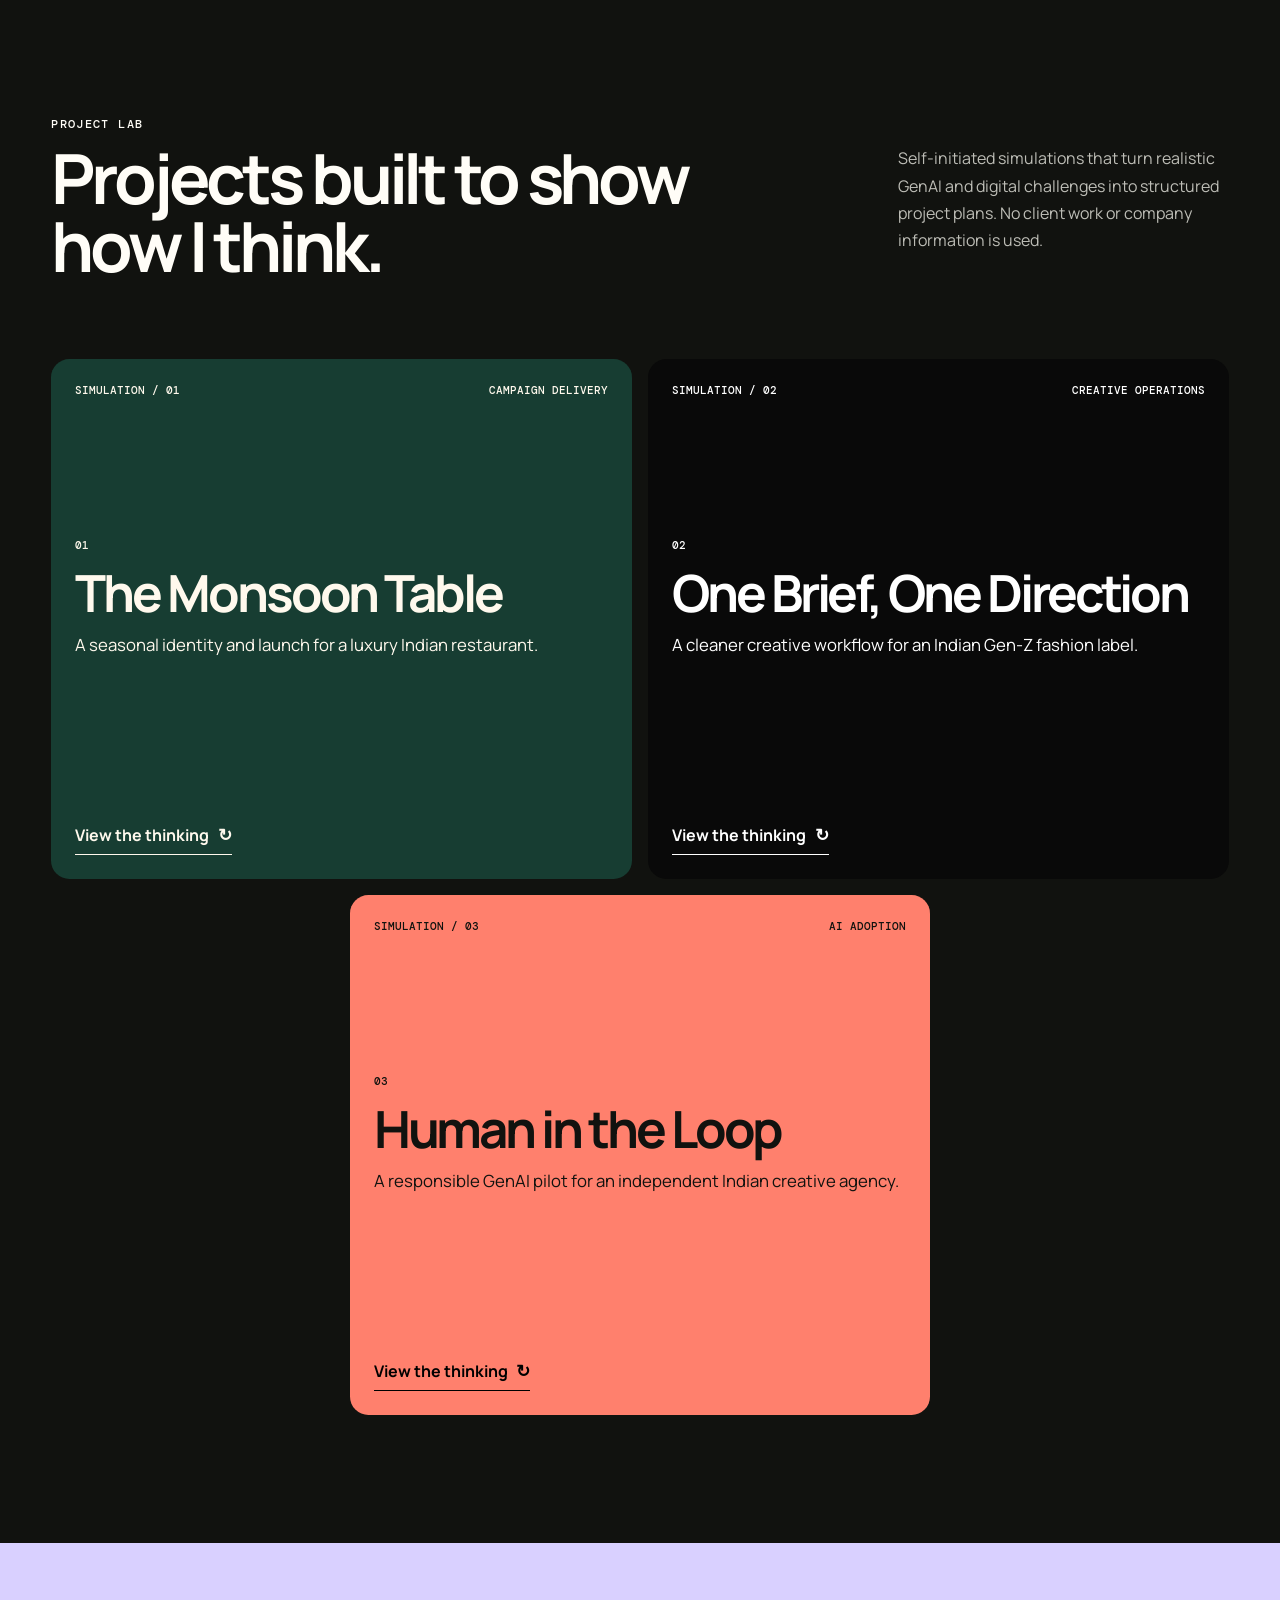
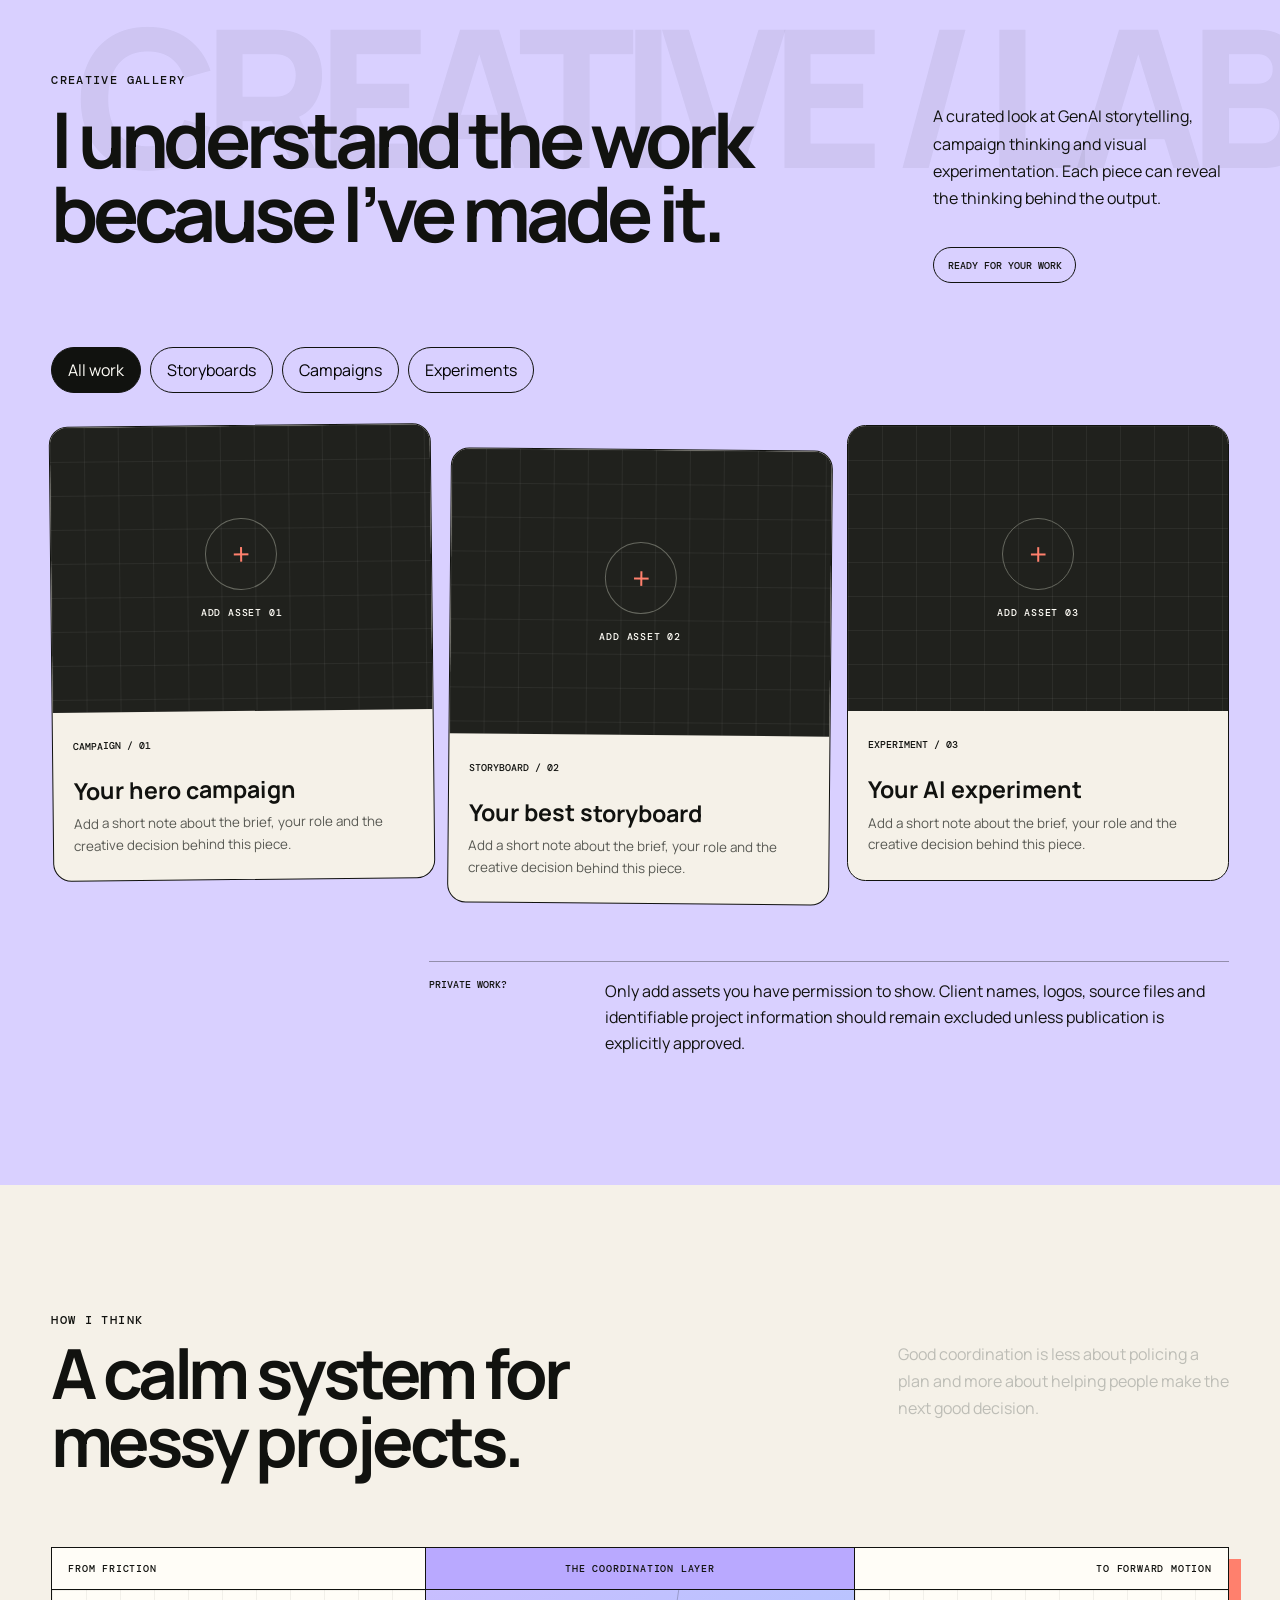
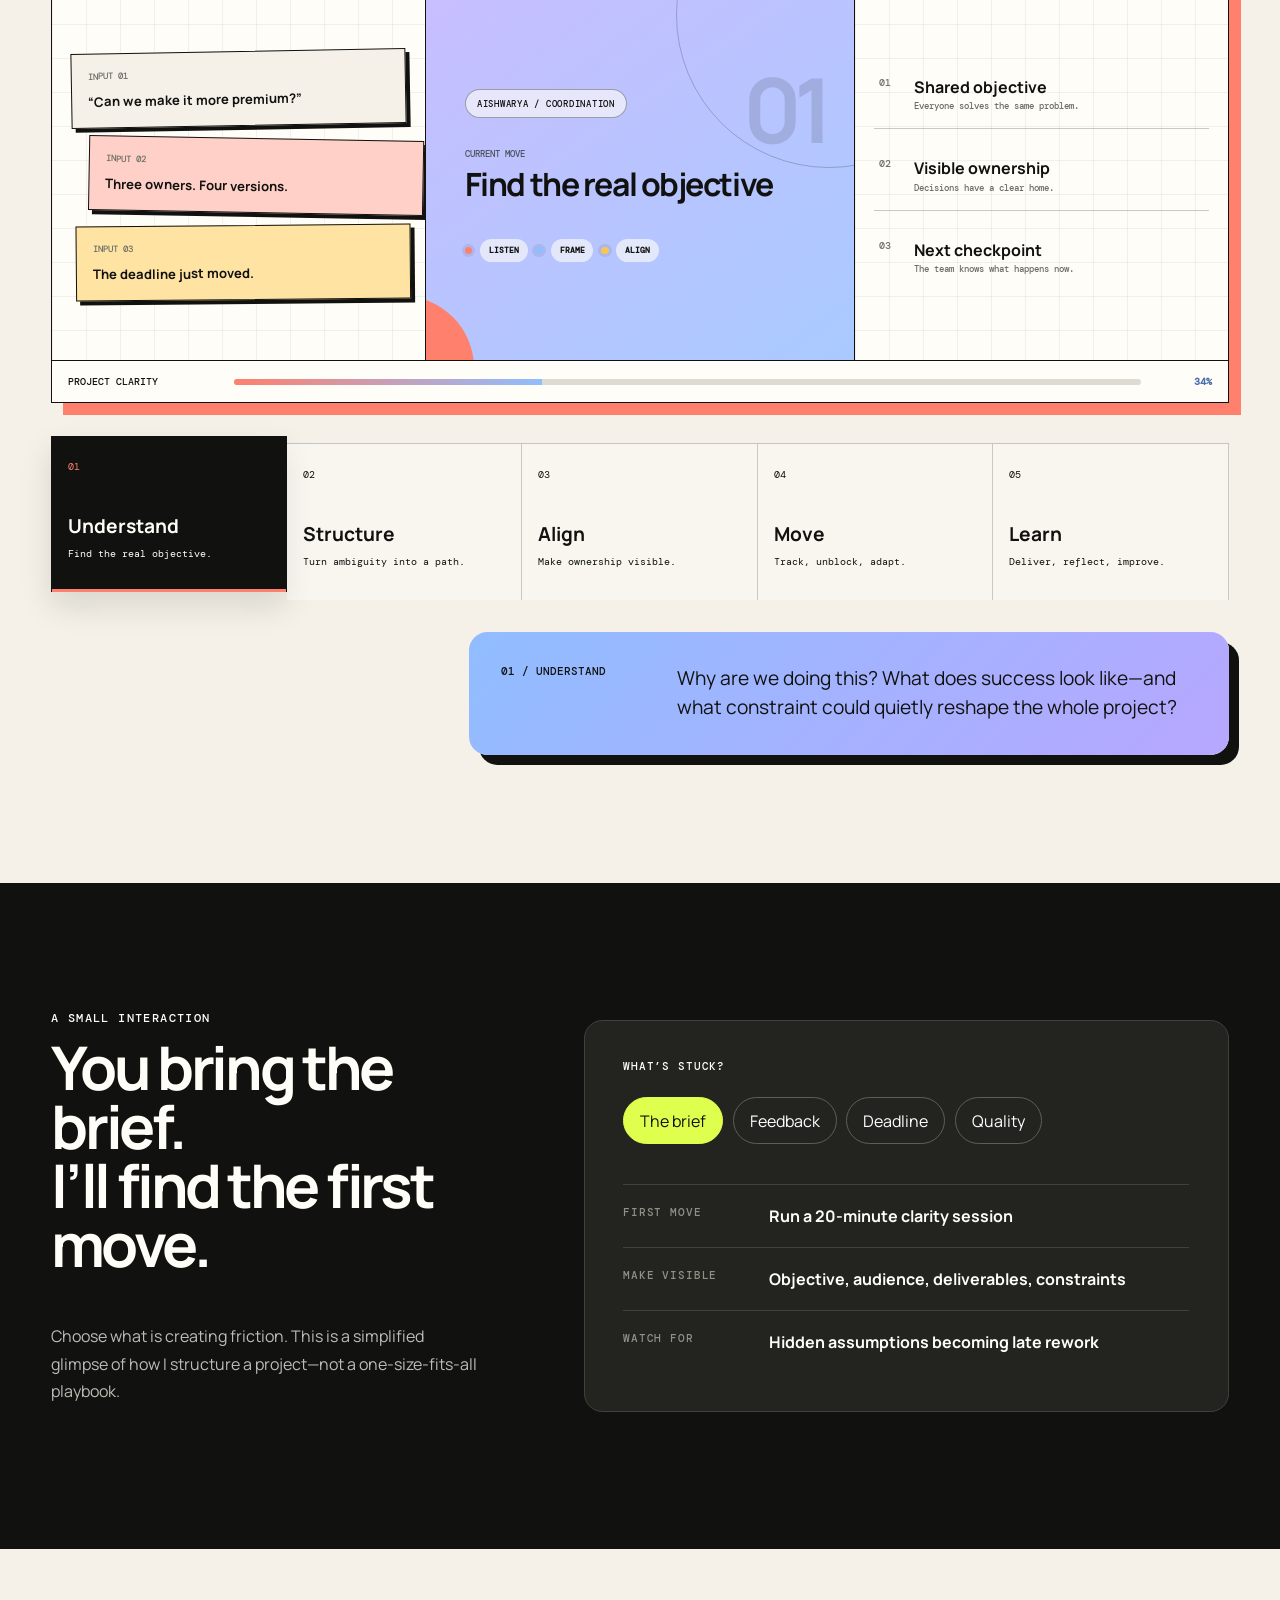
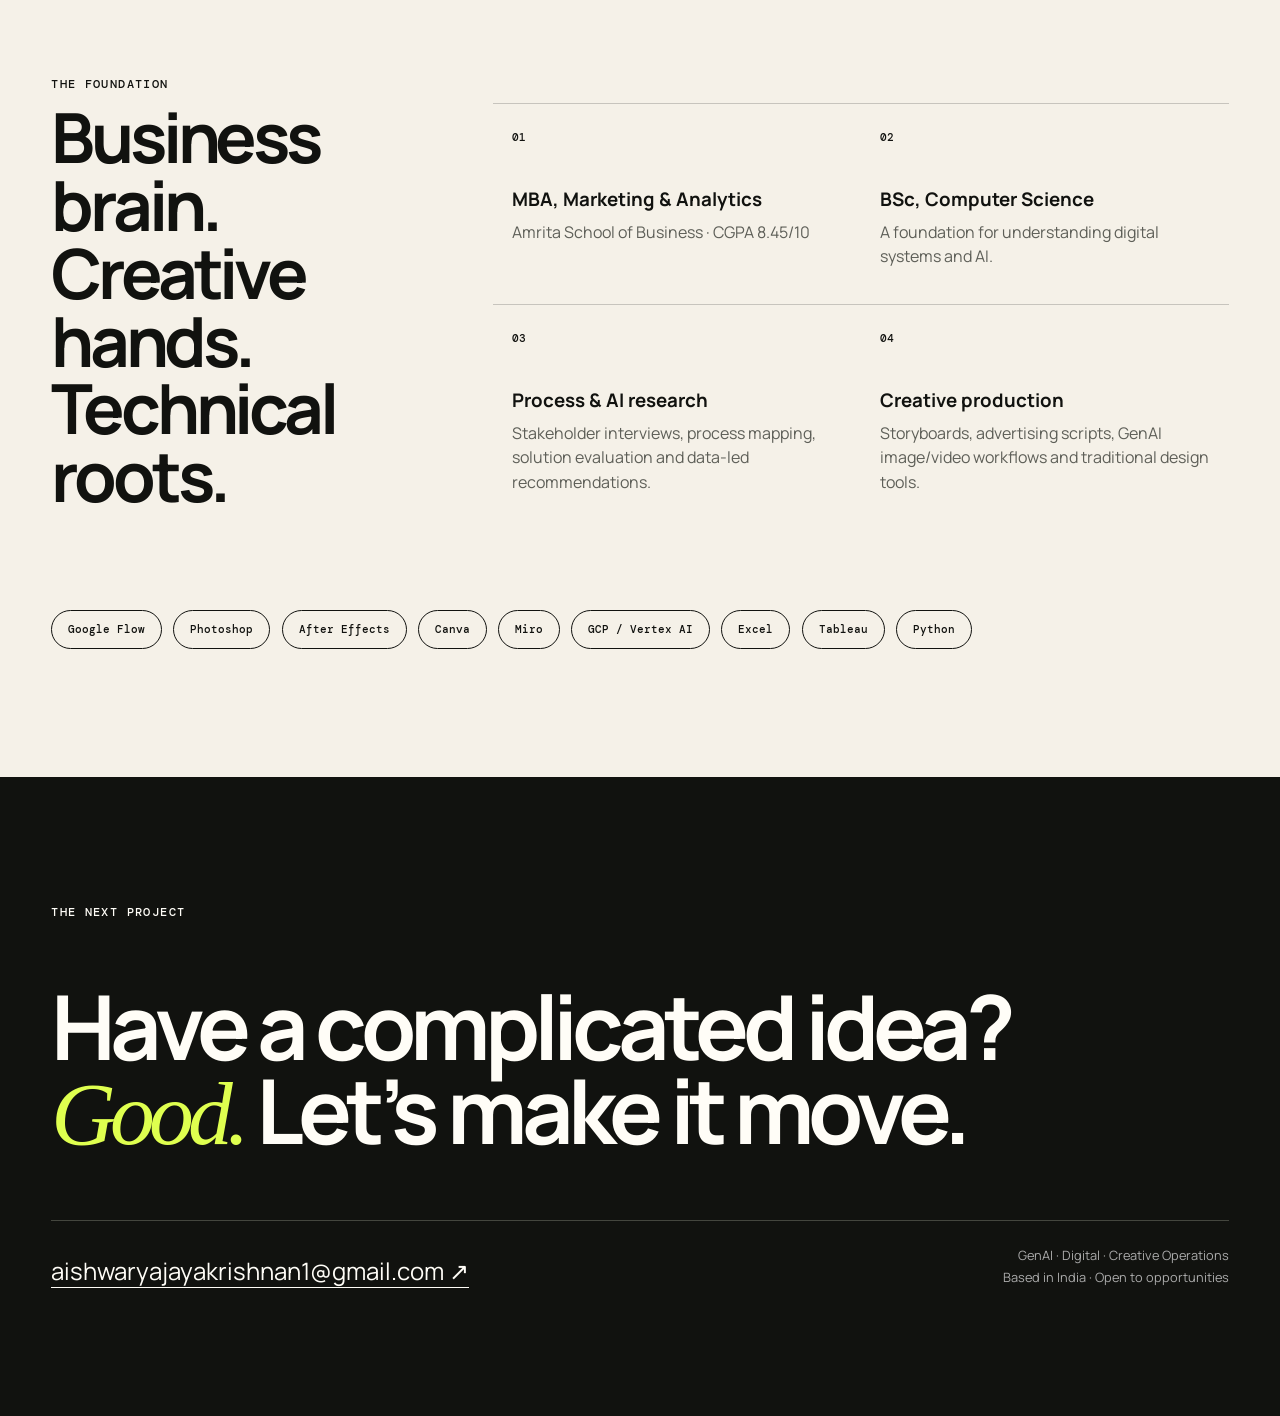
==== commit fc47e616: "Redesign portfolio project case studies" ====
--- a/index.html
+++ b/index.html
@@ -14,6 +14,9 @@
   <link rel="stylesheet" href="gallery.css">
   <link rel="stylesheet" href="approach-v2.css">
   <link rel="stylesheet" href="approach-v3.css">
+  <link rel="stylesheet" href="project-cards.css">
+  <link rel="stylesheet" href="project-cards-v2.css">
+  <link rel="stylesheet" href="brand-cards.css">
 </head>
 <body>
   <a class="skip-link" href="#main">Skip to content</a>
@@ -52,35 +55,54 @@
       </div>
     </section>
 
-    <section class="work section-pad dark" id="work">
+    <section class="work project-lab section-pad dark" id="work">
       <div class="section-heading reveal">
-        <div><p class="eyebrow">SELECTED WORK</p><h2>Case files, not<br>client secrets.</h2></div>
-        <p>Professional work is anonymized. Proprietary names, assets, performance data and project-specific details are intentionally withheld.</p>
-      </div>
-
-      <div class="case-grid">
-        <article class="case-card lime reveal">
-          <div class="case-top"><span>CONFIDENTIAL / 01</span><span>Creative delivery</span></div>
-          <h3>From an open brief<br>to a shared direction.</h3>
-          <p>Translating marketing requirements into GenAI storyboards and visual routes—then coordinating feedback and refinement.</p>
-          <button class="case-open" data-case="case-1" aria-expanded="false">Open case file <span>↗</span></button>
-          <div class="card-orbit" aria-hidden="true"><span>BRIEF</span><span>ALIGN</span><span>BUILD</span></div>
+        <div><p class="eyebrow">PROJECT LAB</p><h2>Projects built to show<br>how I think.</h2></div>
+        <p>Self-initiated simulations that turn realistic GenAI and digital challenges into structured project plans. No client work or company information is used.</p>
+      </div>
+
+      <div class="flip-grid">
+        <article class="flip-card reveal" data-flip-card>
+          <div class="flip-inner">
+            <div class="flip-face flip-front lime">
+              <div class="case-top"><span>SIMULATION / 01</span><span>Campaign delivery</span></div>
+              <div><p class="flip-number">01</p><h3>The Monsoon Table</h3><p>A seasonal identity and launch for a luxury Indian restaurant.</p></div>
+              <button class="flip-trigger" aria-expanded="false">View the thinking <span>↻</span></button>
+            </div>
+            <div class="flip-face flip-back">
+              <div class="case-top"><span>THE PROJECT</span><button class="flip-trigger flip-close" aria-label="Show project cover" aria-expanded="true">×</button></div>
+              <dl><div><dt>Problem</dt><dd>A luxury restaurant needs one seasonal story across menu, photography, reservations and social.</dd></div><div><dt>Output</dt><dd>Launch brief, identity system, production plan, dependencies, approvals and QA.</dd></div><div><dt>Focus</dt><dd>Brand launch · Production · Hospitality</dd></div></dl>
+              <a href="project-campaign.html">Open full project <span>↗</span></a>
+            </div>
+          </div>
         </article>
-
-        <article class="case-card blue reveal">
-          <div class="case-top"><span>CONFIDENTIAL / 02</span><span>Cross-functional</span></div>
-          <h3>Making global creative<br>work move as one.</h3>
-          <p>Supporting a multi-stakeholder marketing workstream through clear ownership, communication and delivery tracking.</p>
-          <button class="case-open" data-case="case-2" aria-expanded="false">Open case file <span>↗</span></button>
-          <div class="card-lines" aria-hidden="true"></div>
+        <article class="flip-card reveal" data-flip-card>
+          <div class="flip-inner">
+            <div class="flip-face flip-front blue">
+              <div class="case-top"><span>SIMULATION / 02</span><span>Creative operations</span></div>
+              <div><p class="flip-number">02</p><h3>One Brief, One Direction</h3><p>A cleaner creative workflow for an Indian Gen-Z fashion label.</p></div>
+              <button class="flip-trigger" aria-expanded="false">View the thinking <span>↻</span></button>
+            </div>
+            <div class="flip-face flip-back">
+              <div class="case-top"><span>THE PROJECT</span><button class="flip-trigger flip-close" aria-label="Show project cover" aria-expanded="true">×</button></div>
+              <dl><div><dt>Problem</dt><dd>Drop campaigns are slowed by scattered briefs, competing feedback and unclear final files.</dd></div><div><dt>Output</dt><dd>Drop intake, RACI-lite, review rhythm, version system and channel handoff.</dd></div><div><dt>Focus</dt><dd>Creative operations · Fashion · Launch control</dd></div></dl>
+              <a href="project-workflow.html">Open full project <span>↗</span></a>
+            </div>
+          </div>
         </article>
-
-        <article class="case-card coral reveal">
-          <div class="case-top"><span>CONFIDENTIAL / 03</span><span>Process improvement</span></div>
-          <h3>Finding the system<br>inside the process.</h3>
-          <p>Exploring creative automation opportunities by mapping friction, aligning stakeholders and shaping practical next steps.</p>
-          <button class="case-open" data-case="case-3" aria-expanded="false">Open case file <span>↗</span></button>
-          <div class="card-stamp" aria-hidden="true">HOW MIGHT WE?</div>
+        <article class="flip-card reveal" data-flip-card>
+          <div class="flip-inner">
+            <div class="flip-face flip-front coral">
+              <div class="case-top"><span>SIMULATION / 03</span><span>AI adoption</span></div>
+              <div><p class="flip-number">03</p><h3>Human in the Loop</h3><p>A responsible GenAI pilot for an independent Indian creative agency.</p></div>
+              <button class="flip-trigger" aria-expanded="false">View the thinking <span>↻</span></button>
+            </div>
+            <div class="flip-face flip-back">
+              <div class="case-top"><span>THE PROJECT</span><button class="flip-trigger flip-close" aria-label="Show project cover" aria-expanded="true">×</button></div>
+              <dl><div><dt>Problem</dt><dd>An Indian creative agency is experimenting with GenAI without shared rules, confidence or review standards.</dd></div><div><dt>Output</dt><dd>Use-case matrix, pilot roadmap, agency guardrails, training paths and scorecard.</dd></div><div><dt>Focus</dt><dd>Change management · Responsible AI · Creative operations</dd></div></dl>
+              <a href="project-ai-adoption.html">Open full project <span>↗</span></a>
+            </div>
+          </div>
         </article>
       </div>
     </section>
--- a/project-cards.css
+++ b/project-cards.css
@@ -0,0 +1 @@
+.flip-grid{display:grid;grid-template-columns:repeat(12,1fr);gap:1rem;margin-top:5rem}.flip-card{grid-column:span 6;height:520px;perspective:1400px}.flip-card:nth-child(3){grid-column:4/span 6}.flip-inner{width:100%;height:100%;position:relative;transform-style:preserve-3d;transition:transform .7s cubic-bezier(.2,.7,.2,1)}.flip-card.is-flipped .flip-inner{transform:rotateY(180deg)}.flip-face{position:absolute;inset:0;backface-visibility:hidden;border-radius:var(--radius);padding:1.5rem;color:var(--ink);display:flex;flex-direction:column;overflow:hidden}.flip-front>div:nth-child(2){margin:auto 0}.flip-number{font:500 .7rem DM Mono;margin-bottom:1rem}.flip-front h3{font-size:clamp(2.4rem,4vw,4.4rem);line-height:.95;letter-spacing:-.06em;max-width:620px;margin-bottom:1rem}.flip-front>div>p:last-child{font-size:1.05rem}.flip-trigger{border:0;border-bottom:1px solid;background:transparent;align-self:flex-start;padding:.55rem 0;cursor:pointer;font-weight:700}.flip-trigger span{display:inline-block;margin-left:.35rem;font-size:1.05rem}.flip-back{background:var(--paper);transform:rotateY(180deg);border:1px solid #45463f}.flip-close{border:1px solid;border-radius:50%;width:2.25rem;height:2.25rem;padding:0;font-size:1.2rem}.flip-back dl{margin:2rem 0;display:grid;gap:0}.flip-back dl>div{display:grid;grid-template-columns:100px 1fr;border-top:1px solid var(--line);padding:1.15rem 0}.flip-back dt{font:500 .65rem DM Mono;text-transform:uppercase}.flip-back dd{margin:0;line-height:1.55}.flip-back>a{margin-top:auto;background:var(--ink);color:var(--white);padding:1rem 1.2rem;border-radius:100px;text-decoration:none;display:flex;justify-content:space-between;font-weight:700}.flip-back>a:hover{background:var(--coral);color:var(--ink)}@media(max-width:800px){.flip-card:nth-child(n){grid-column:1/-1;height:500px}.flip-back dl>div{grid-template-columns:80px 1fr}}@media(prefers-reduced-motion:reduce){.flip-inner{transition:none}}
--- a/project-cards-v2.css
+++ b/project-cards-v2.css
@@ -0,0 +1 @@
+.flip-front:before{content:"";position:absolute;inset:0;background-size:cover;background-position:center;opacity:0;transition:opacity .35s}.flip-card:hover .flip-front:before{opacity:.92}.flip-card:nth-child(1) .flip-front:before{background-image:linear-gradient(rgba(17,18,15,.2),rgba(17,18,15,.72)),url('assets/projects/campaign-sprint.png')}.flip-card:nth-child(2) .flip-front:before{background-image:linear-gradient(rgba(17,18,15,.15),rgba(17,18,15,.75)),url('assets/projects/workflow-rescue.png')}.flip-card:nth-child(3) .flip-front:before{background-image:linear-gradient(rgba(17,18,15,.15),rgba(17,18,15,.75)),url('assets/projects/ai-adoption.png')}.flip-front>*{position:relative;z-index:1}.flip-card:hover .flip-front{color:var(--white)}.flip-card:hover .flip-front .flip-trigger{color:var(--white)}@media(hover:none){.flip-front:before{opacity:.16}}
--- a/brand-cards.css
+++ b/brand-cards.css
@@ -0,0 +1,6 @@
+.flip-card:nth-child(1) .flip-front{background:#173d32;color:#fff9ed}
+.flip-card:nth-child(1) .flip-front:before{background-image:linear-gradient(rgba(23,61,50,.15),rgba(23,61,50,.78)),url('assets/mockups/campaign-mockup-01.png')}
+.flip-card:nth-child(2) .flip-front{background:#090909;color:#fff}
+.flip-card:nth-child(2) .flip-front:before{background-image:linear-gradient(rgba(9,9,9,.08),rgba(9,9,9,.7)),url('assets/mockups/workflow-mockup-01.png')}
+.flip-card:nth-child(3) .flip-front:before{background-image:linear-gradient(rgba(17,18,15,.15),rgba(17,18,15,.75)),url('assets/mockups/adoption-mockup-01.png')}
+.flip-card:nth-child(1) .flip-trigger,.flip-card:nth-child(2) .flip-trigger{color:inherit}
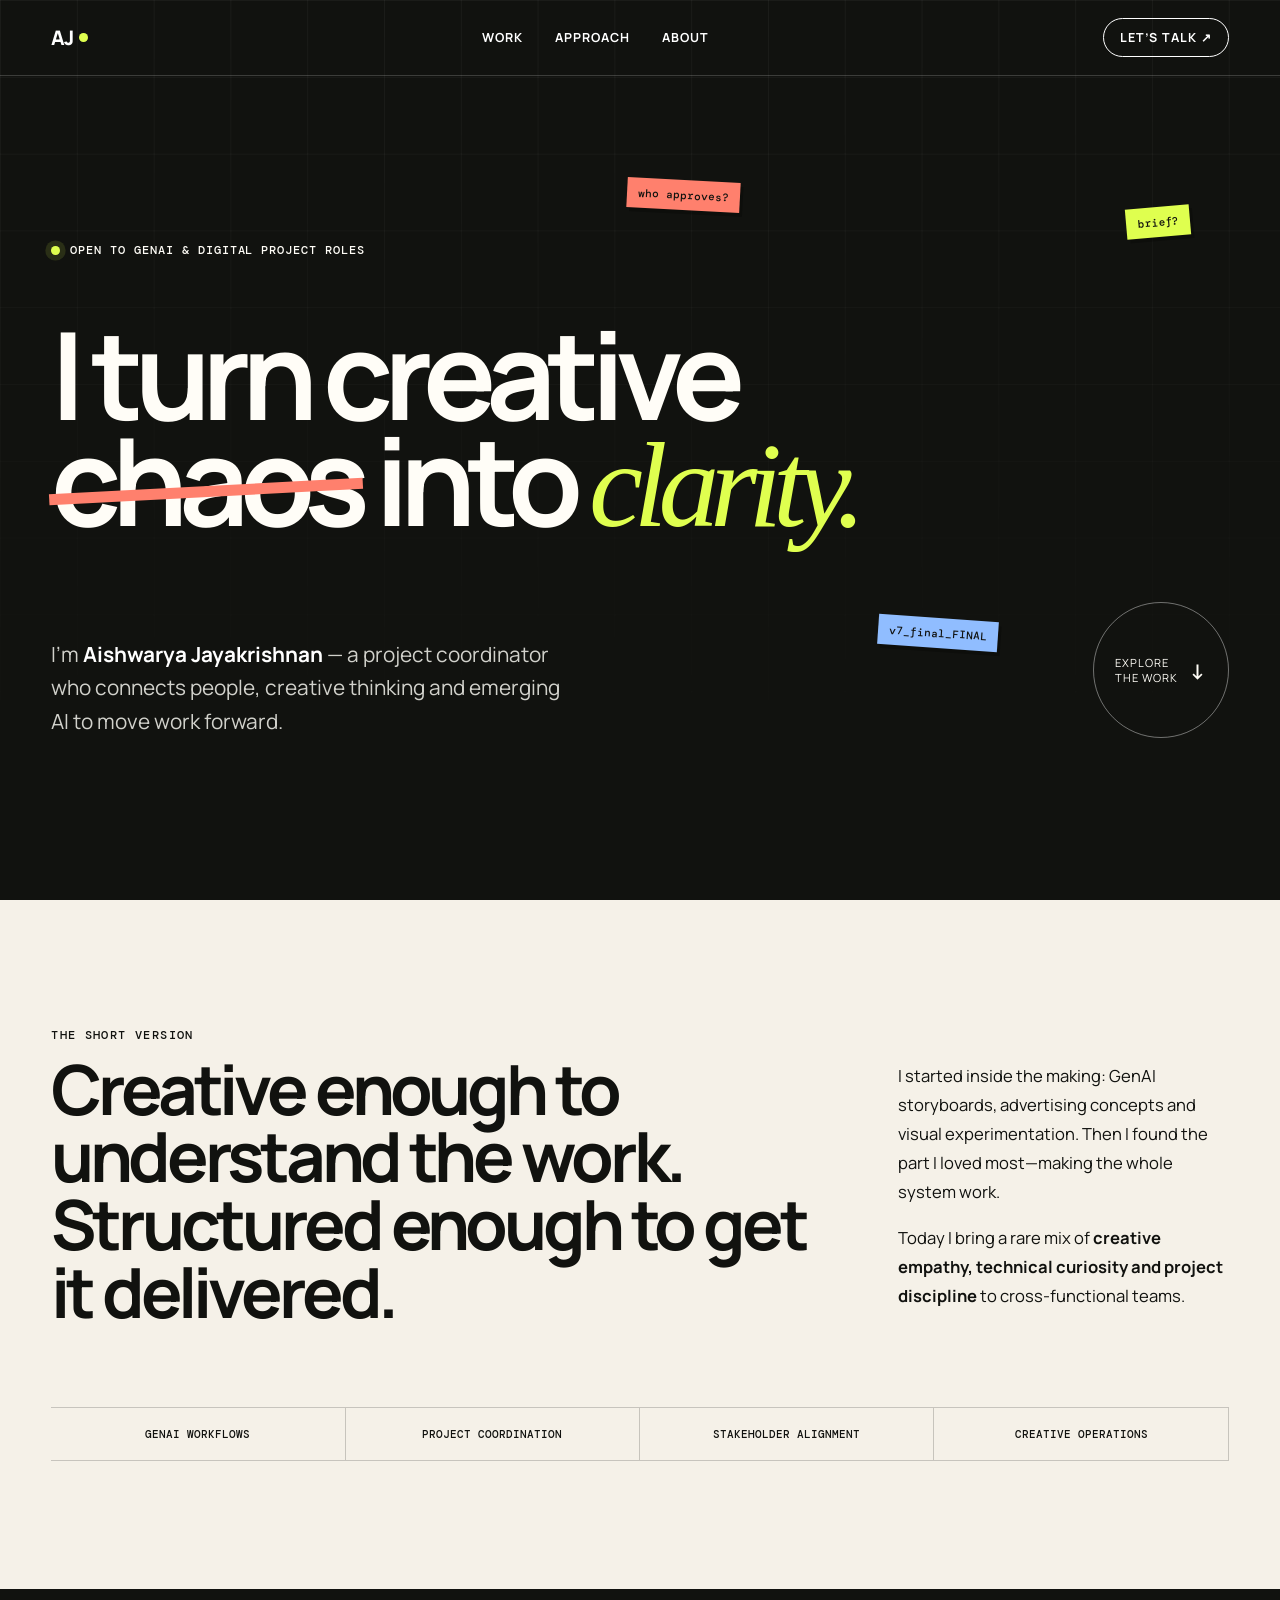
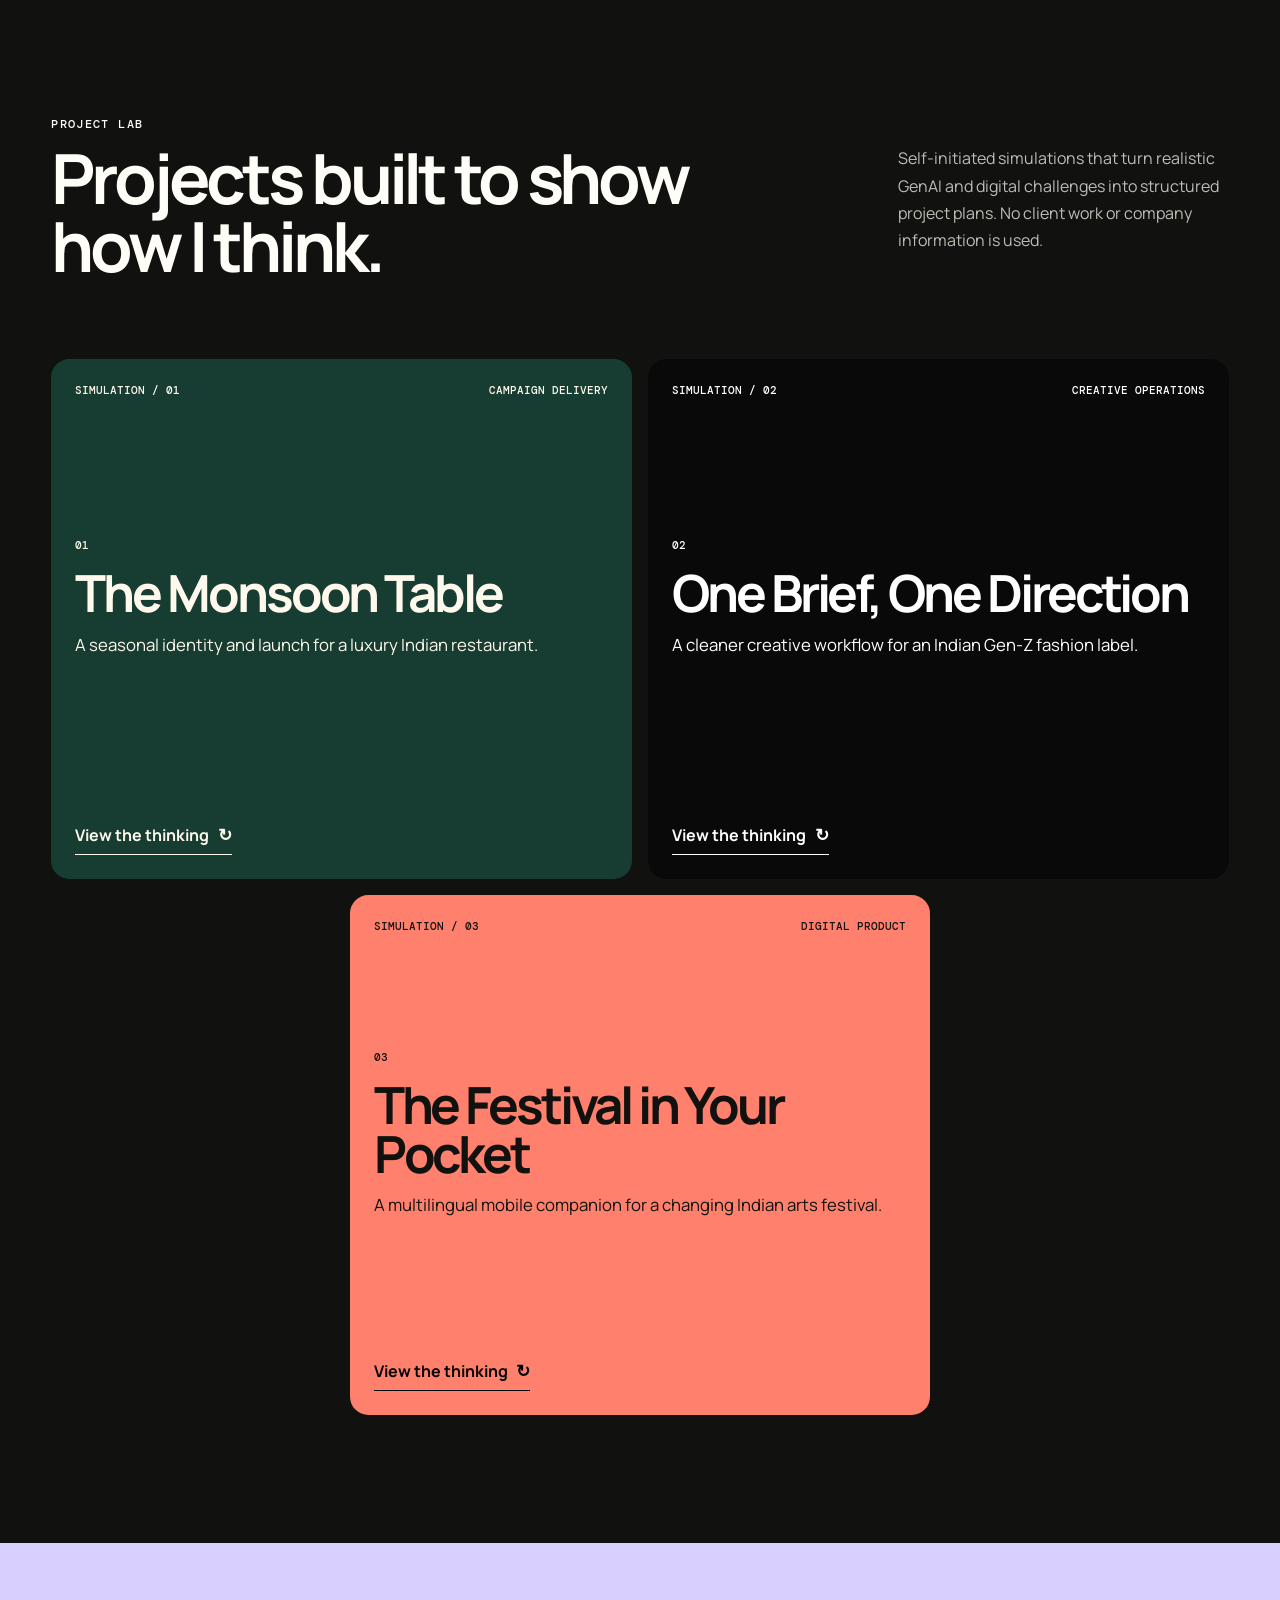
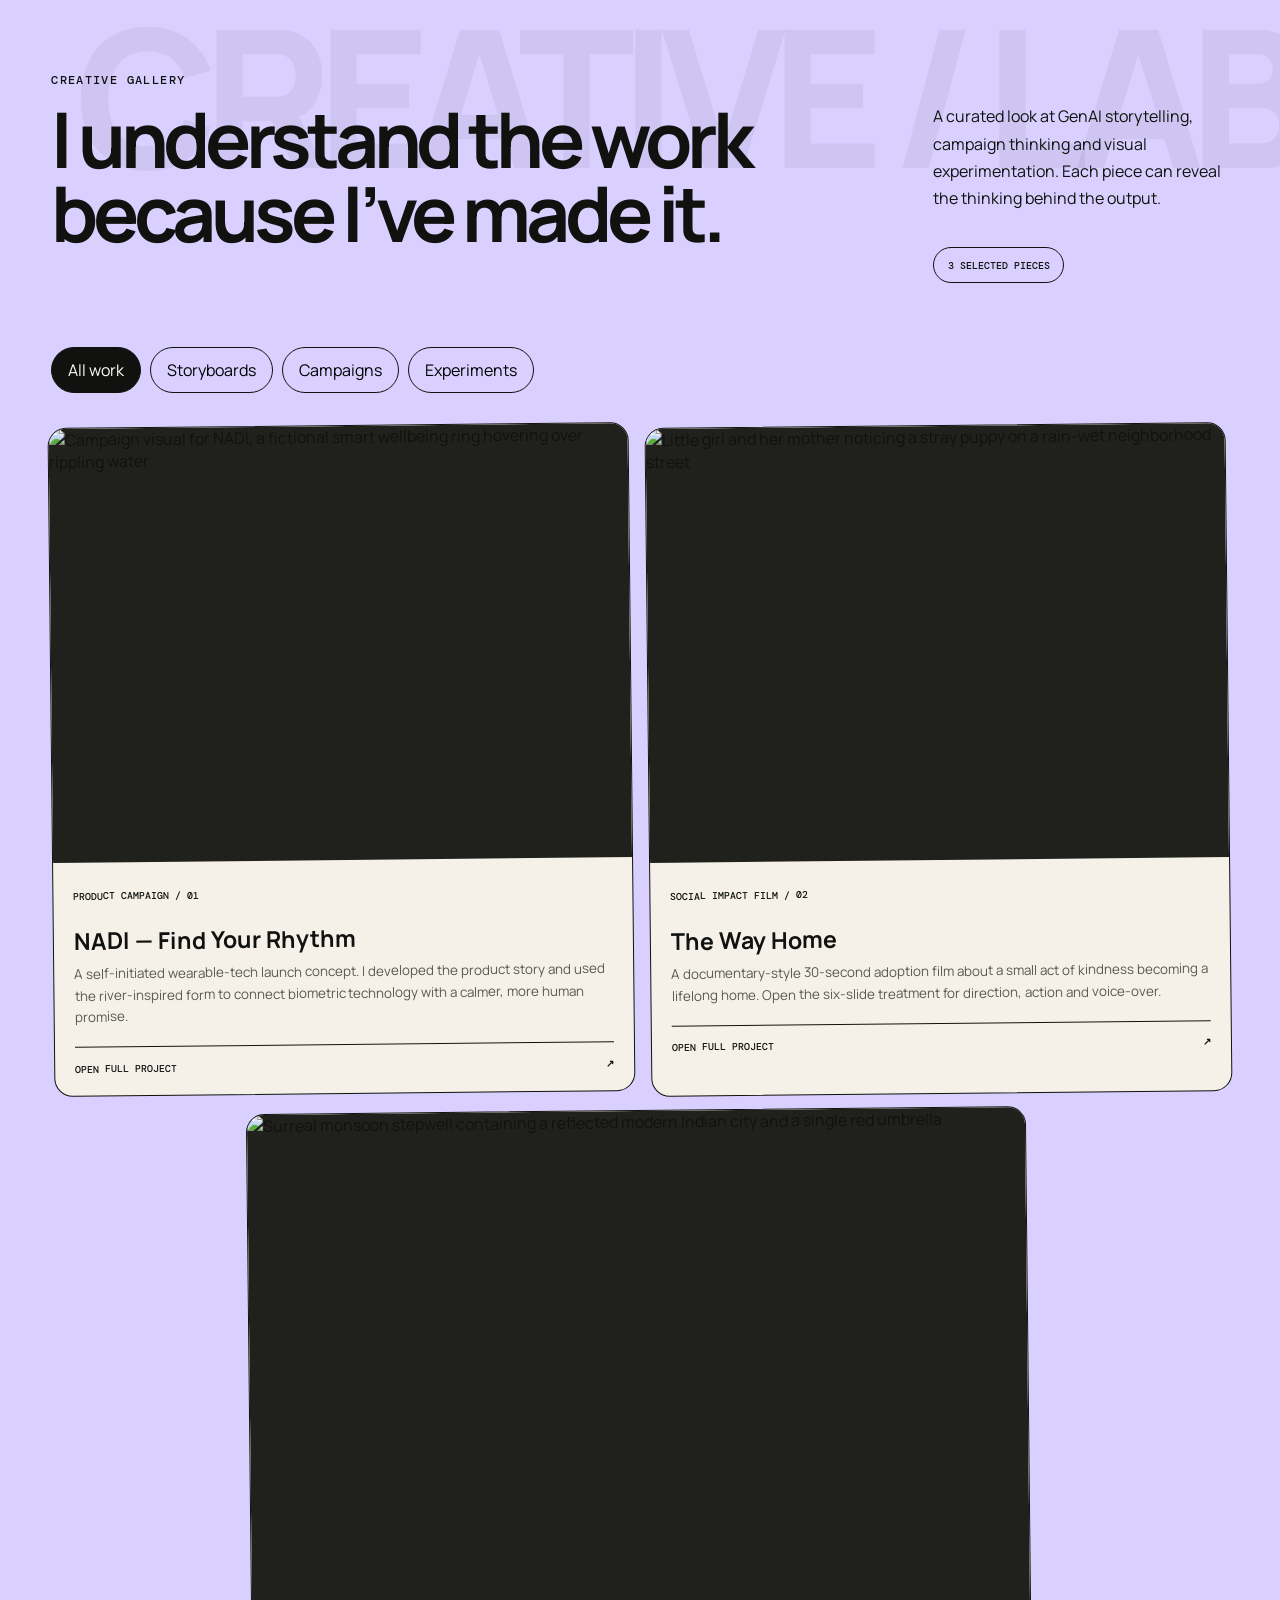
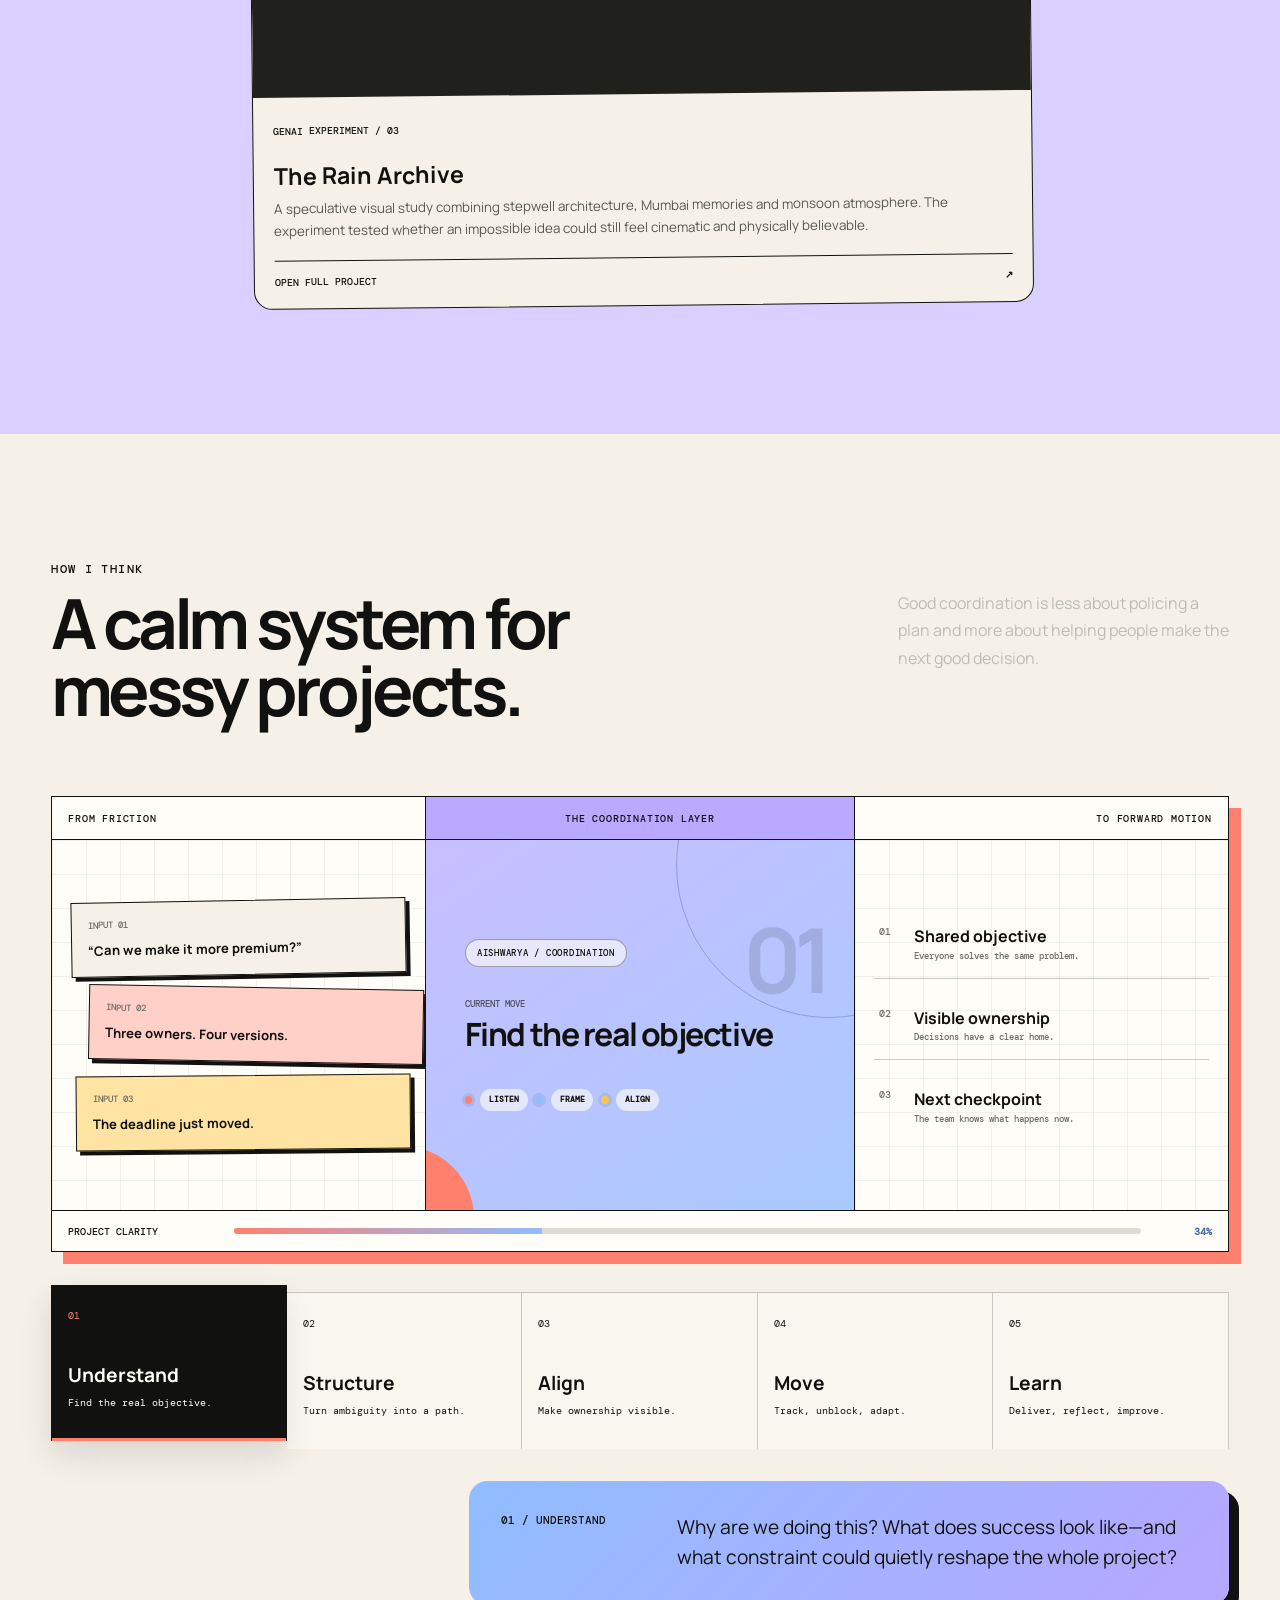
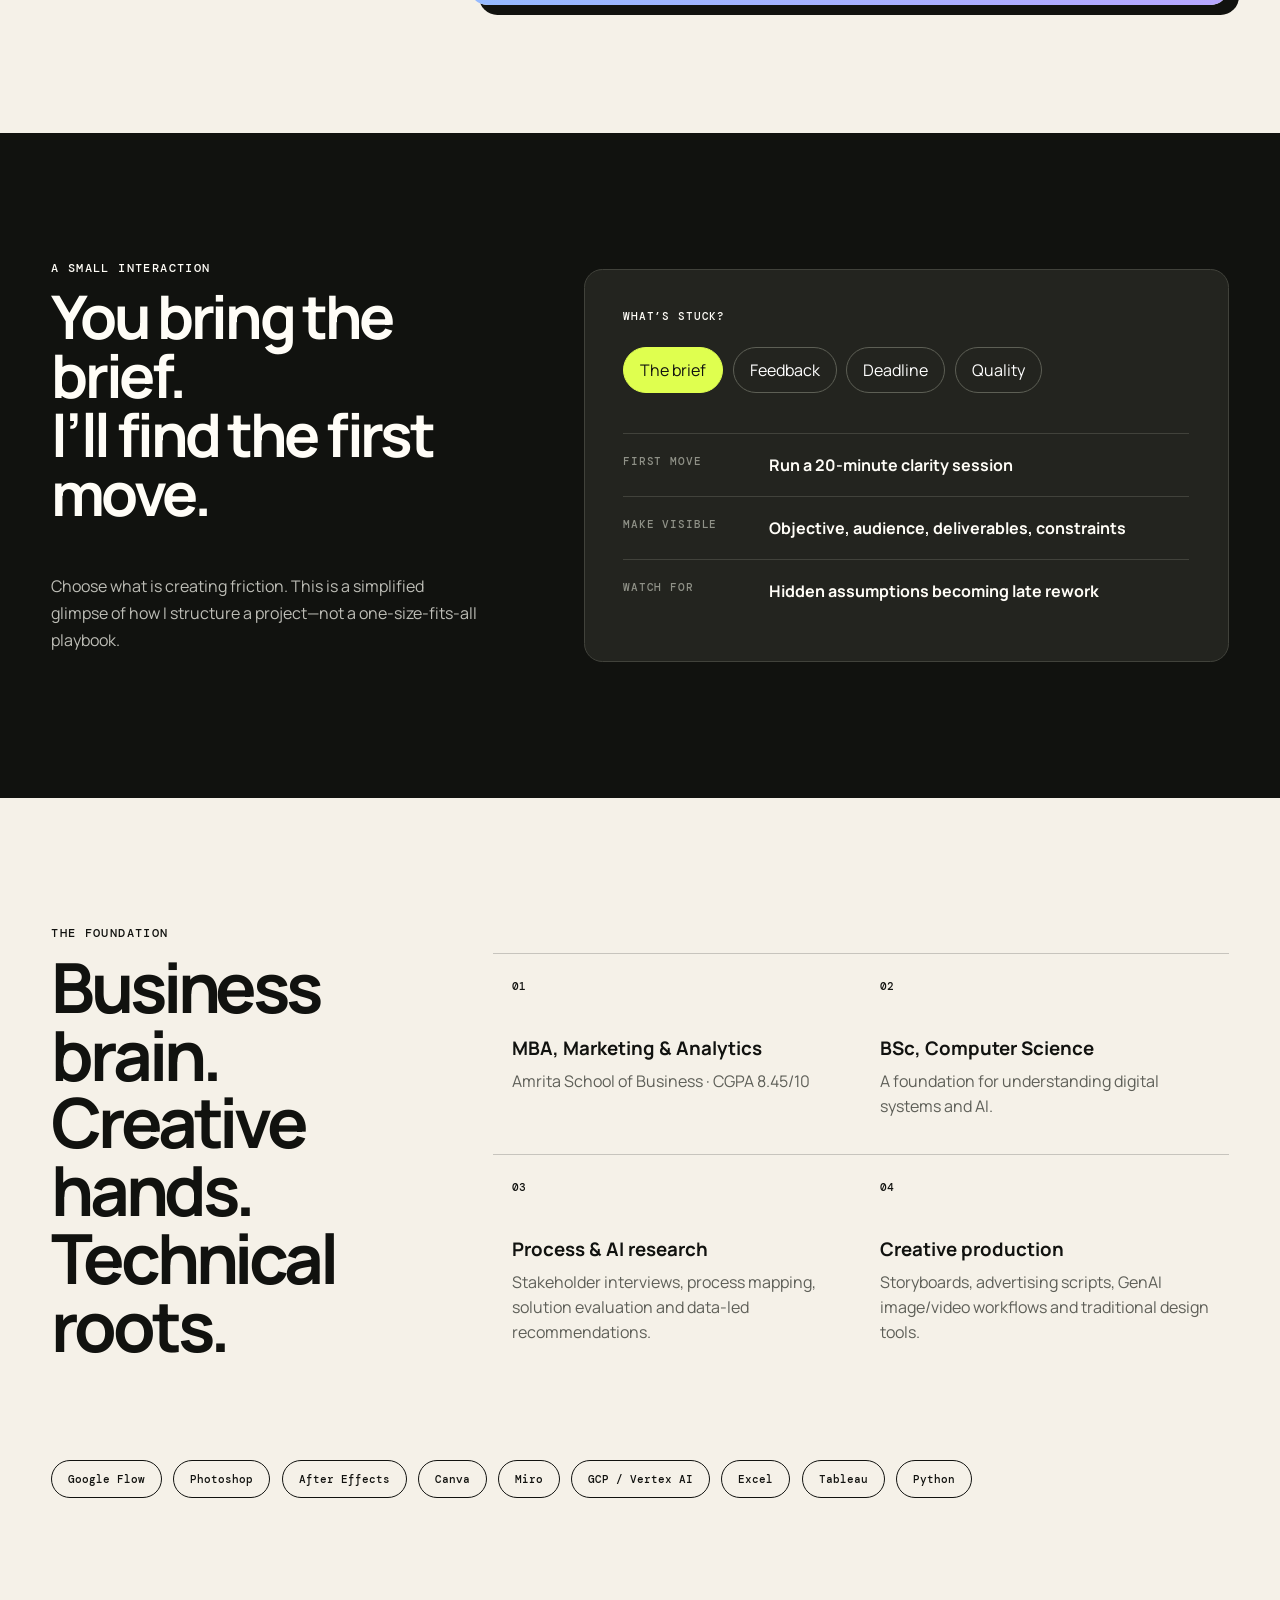
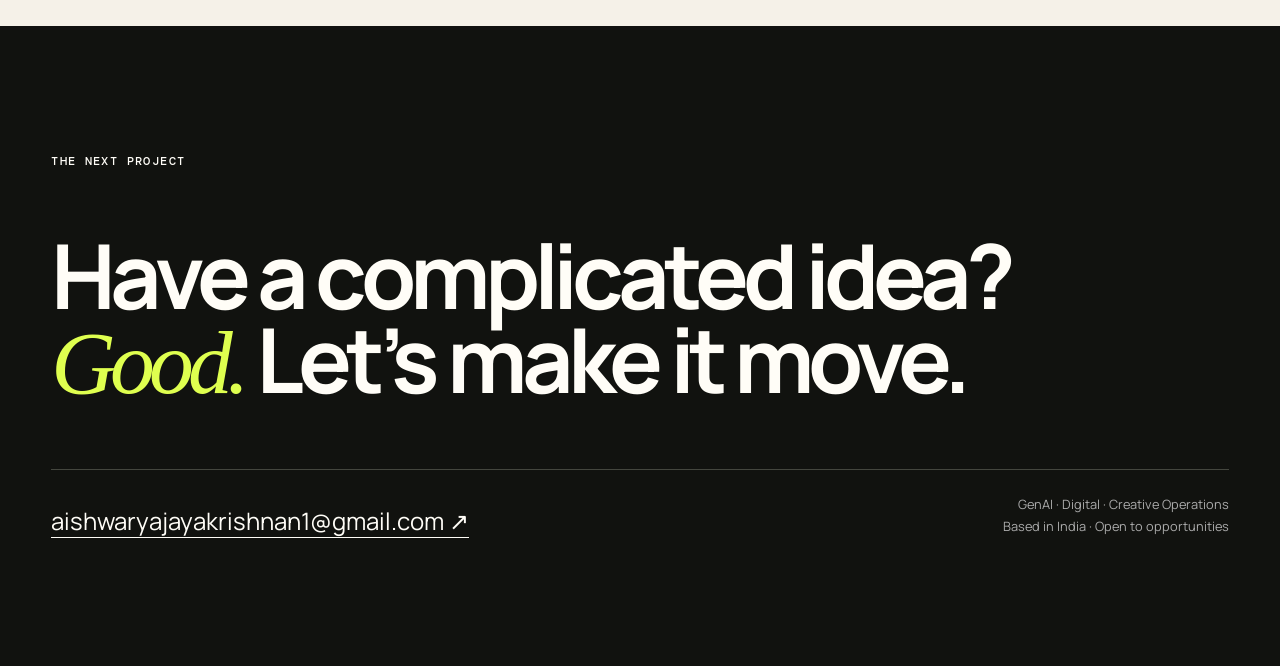
==== commit 8f8aedca: "Update portfolio projects and creative gallery" ====
--- a/index.html
+++ b/index.html
@@ -12,11 +12,13 @@
   <link rel="stylesheet" href="styles.css">
   <link rel="stylesheet" href="revision.css">
   <link rel="stylesheet" href="gallery.css">
+  <link rel="stylesheet" href="gallery-v2.css">
   <link rel="stylesheet" href="approach-v2.css">
   <link rel="stylesheet" href="approach-v3.css">
   <link rel="stylesheet" href="project-cards.css">
   <link rel="stylesheet" href="project-cards-v2.css">
   <link rel="stylesheet" href="brand-cards.css">
+  <link rel="stylesheet" href="mobile.css">
 </head>
 <body>
   <a class="skip-link" href="#main">Skip to content</a>
@@ -93,13 +95,13 @@
         <article class="flip-card reveal" data-flip-card>
           <div class="flip-inner">
             <div class="flip-face flip-front coral">
-              <div class="case-top"><span>SIMULATION / 03</span><span>AI adoption</span></div>
-              <div><p class="flip-number">03</p><h3>Human in the Loop</h3><p>A responsible GenAI pilot for an independent Indian creative agency.</p></div>
+              <div class="case-top"><span>SIMULATION / 03</span><span>Digital product</span></div>
+              <div><p class="flip-number">03</p><h3>The Festival in Your Pocket</h3><p>A multilingual mobile companion for a changing Indian arts festival.</p></div>
               <button class="flip-trigger" aria-expanded="false">View the thinking <span>↻</span></button>
             </div>
             <div class="flip-face flip-back">
               <div class="case-top"><span>THE PROJECT</span><button class="flip-trigger flip-close" aria-label="Show project cover" aria-expanded="true">×</button></div>
-              <dl><div><dt>Problem</dt><dd>An Indian creative agency is experimenting with GenAI without shared rules, confidence or review standards.</dd></div><div><dt>Output</dt><dd>Use-case matrix, pilot roadmap, agency guardrails, training paths and scorecard.</dd></div><div><dt>Focus</dt><dd>Change management · Responsible AI · Creative operations</dd></div></dl>
+              <dl><div><dt>Problem</dt><dd>A multi-venue festival needs one reliable place for schedules, maps and live changes.</dd></div><div><dt>Output</dt><dd>MVP scope, content model, delivery roadmap, UAT plan and launch controls.</dd></div><div><dt>Focus</dt><dd>Digital delivery · Content operations · User experience</dd></div></dl>
               <a href="project-ai-adoption.html">Open full project <span>↗</span></a>
             </div>
           </div>
@@ -116,7 +118,6 @@
         <button class="gallery-filter active" data-filter="all">All work</button><button class="gallery-filter" data-filter="storyboard">Storyboards</button><button class="gallery-filter" data-filter="campaign">Campaigns</button><button class="gallery-filter" data-filter="experiment">Experiments</button>
       </div>
       <div class="gallery-grid" id="gallery-grid"></div>
-      <div class="gallery-note reveal"><span>PRIVATE WORK?</span><p>Only add assets you have permission to show. Client names, logos, source files and identifiable project information should remain excluded unless publication is explicitly approved.</p></div>
     </section>
 
     <section class="approach section-pad" id="approach">
--- a/gallery-v2.css
+++ b/gallery-v2.css
@@ -0,0 +1,2 @@
+.gallery-open{display:flex;justify-content:space-between;align-items:center;margin-top:1.15rem;padding-top:.9rem;border-top:1px solid;color:var(--ink);font:700 .68rem DM Mono;text-decoration:none;text-transform:uppercase}.gallery-open:hover{color:#315fce}
+.gallery-card-link{grid-column:span 6;color:inherit;text-decoration:none;display:block;border-radius:var(--radius)}.gallery-card-link:nth-child(3){grid-column:3/span 8}.gallery-card-link .gallery-item{height:100%;grid-column:auto}.gallery-card-link:focus-visible{outline:4px solid var(--coral);outline-offset:5px}.gallery-card-link:hover .gallery-item{transform:translateY(-7px)}.gallery-card-link:hover .gallery-open{color:#315fce}.gallery-card-link:hover .gallery-open b{transform:translate(3px,-3px)}.gallery-open b{transition:.2s}@media(max-width:900px){.gallery-card-link,.gallery-card-link:nth-child(3){grid-column:span 6}}@media(max-width:600px){.gallery-card-link,.gallery-card-link:nth-child(3){grid-column:1/-1}}
--- a/brand-cards.css
+++ b/brand-cards.css
@@ -1,6 +1,6 @@
 .flip-card:nth-child(1) .flip-front{background:#173d32;color:#fff9ed}
 .flip-card:nth-child(1) .flip-front:before{background-image:linear-gradient(rgba(23,61,50,.15),rgba(23,61,50,.78)),url('assets/mockups/campaign-mockup-01.png')}
 .flip-card:nth-child(2) .flip-front{background:#090909;color:#fff}
-.flip-card:nth-child(2) .flip-front:before{background-image:linear-gradient(rgba(9,9,9,.08),rgba(9,9,9,.7)),url('assets/mockups/workflow-mockup-01.png')}
-.flip-card:nth-child(3) .flip-front:before{background-image:linear-gradient(rgba(17,18,15,.15),rgba(17,18,15,.75)),url('assets/mockups/adoption-mockup-01.png')}
+.flip-card:nth-child(2) .flip-front:before{background-image:linear-gradient(rgba(9,9,9,.08),rgba(9,9,9,.7)),url('assets/mockups/workflow-mockup-01.webp')}
+.flip-card:nth-child(3) .flip-front:before{background-image:linear-gradient(rgba(17,18,15,.15),rgba(17,18,15,.75)),url('assets/mockups/adoption-mockup-01.webp')}
 .flip-card:nth-child(1) .flip-trigger,.flip-card:nth-child(2) .flip-trigger{color:inherit}
--- a/mobile.css
+++ b/mobile.css
@@ -0,0 +1,100 @@
+/* Final responsive layer shared by the portfolio, case studies and storyboard. */
+@media (max-width: 768px) {
+  html, body { max-width: 100%; overflow-x: hidden; }
+  img { max-width: 100%; }
+
+  .site-header { height: 64px; padding: 0 1rem; }
+  .site-header nav { display: none; }
+  .header-cta { padding: .55rem .75rem; font-size: .68rem; }
+  .section-pad { padding: 4.5rem 1rem; }
+  .hero { min-height: 100svh; padding: 7rem 1rem 3rem; }
+  .hero h1 { font-size: clamp(3.35rem, 17vw, 5.5rem); line-height: .88; overflow-wrap: normal; }
+  .hero-bottom, .manifesto-grid, .section-heading, .gallery-head, .simulator { grid-template-columns: 1fr; }
+  .round-link { width: 6.75rem; height: 6.75rem; margin: 1rem 0 0; }
+  .floating-note { display: none; }
+  .manifesto h2, .section-heading h2, .gallery-head h2, .sim-copy h2, .proof h2, .contact h2 { font-size: clamp(2.65rem, 12vw, 4.5rem); }
+  .signal-strip { margin-top: 3rem; }
+  .signal-strip span { min-width: 50%; padding: 1rem .5rem; font-size: .58rem; }
+
+  .flip-grid { display: block; margin-top: 3rem; }
+  .flip-card, .flip-card:nth-child(n) { height: min(520px, 132vw); margin-bottom: 1rem; }
+  .flip-face { padding: 1.15rem; }
+  .flip-front h3 { font-size: clamp(2.4rem, 12vw, 3.6rem); }
+  .flip-front > div > p:last-child { font-size: .95rem; }
+  .flip-back dl { margin: 1.25rem 0; }
+  .flip-back dl > div { grid-template-columns: 68px 1fr; padding: .85rem 0; }
+  .flip-back dd { font-size: .86rem; }
+  .flip-back > a { padding: .85rem 1rem; }
+
+  .gallery-grid { grid-template-columns: 1fr; gap: 1rem; }
+  .gallery-item, .gallery-item:nth-child(n) { grid-column: 1 / -1; transform: none; }
+  .gallery-filters { overflow-x: auto; flex-wrap: nowrap; padding-bottom: .4rem; }
+  .gallery-filter { flex: 0 0 auto; }
+  .clarity-board { box-shadow: 6px 6px 0 var(--coral); }
+  .clarity-board-grid { grid-template-columns: 1fr; }
+  .friction-stack, .outcome-stack { padding: 1rem; }
+  .coordination-core { min-height: 290px; border: 1px solid var(--ink); }
+  .steps { display: flex; overflow-x: auto; scroll-snap-type: x mandatory; margin-top: 3rem; }
+  .step, .step:first-child { min-width: 78vw; display: block; border: 1px solid var(--line); scroll-snap-align: start; }
+  .step strong { margin: 2rem 0 .4rem; }
+  .step small { display: block; }
+  .step-detail { margin-top: 1rem; padding: 1.25rem; }
+  .choice-row { display: grid; grid-template-columns: 1fr 1fr; }
+  .choice { padding: .65rem .5rem; }
+  .sim-output > div { grid-template-columns: 92px 1fr; }
+  .proof-grid { grid-template-columns: 1fr; }
+  .proof-lead { padding-right: 0; }
+  .tool-cloud { margin-top: 3rem; }
+  .contact-bottom { flex-direction: column; align-items: flex-start; }
+  .contact-bottom a { overflow-wrap: anywhere; }
+  .contact-bottom p { text-align: left; }
+
+  .project-nav { height: 62px; padding: 0 1rem; }
+  .project-nav span { display: none; }
+  .project-hero, .theme-fashion .project-hero { min-height: auto; padding: 3rem 1rem calc(64vw + 2rem); }
+  .project-hero:before { left: 0; top: auto; bottom: 0; height: 58vw; background-position: center 35%; }
+  .project-hero:after { display: none; }
+  .project-hero h1 { font-size: clamp(3rem, 14vw, 4.7rem); margin: 2rem 0; }
+  .project-facts { grid-template-columns: 1fr 1fr; padding: 0 1rem; }
+  .project-facts div { padding: 1rem .75rem; border-left: 1px solid #44463e; }
+  .project-body { padding: 3.5rem 1rem; }
+  .project-section, .project-section:nth-child(even) { grid-template-columns: 1fr; gap: 1.5rem; margin: 0 0 2rem; padding: 2.5rem 0; }
+  .project-section:nth-child(even) { padding: 1.25rem; box-shadow: 5px 5px 0 var(--blue); }
+  .project-section h2 { font-size: clamp(2.35rem, 11vw, 3.6rem); }
+  .deliverable-grid, .timeline { grid-template-columns: 1fr; }
+  .deliverable { min-height: 175px; }
+  .timeline div { min-height: 170px; }
+  .timeline h3 { margin-top: 2.2rem; }
+  .risk-table { display: block; overflow-x: auto; white-space: normal; }
+  .risk-table th, .risk-table td { min-width: 145px; }
+  .mockup-heading { grid-template-columns: 1fr; gap: 1rem; }
+  .mockup-heading h2 { font-size: clamp(2.5rem, 12vw, 4rem); }
+  .mockup-grid { grid-template-columns: 1fr; grid-template-rows: none; }
+  .mockup-wide { grid-row: auto; }
+  .mockup-slot { min-height: 0; }
+  .mockup-slot > img { height: auto; aspect-ratio: 4 / 3; object-fit: cover; }
+  .mockup-slot:not(.mockup-wide) > img { aspect-ratio: 4 / 5; }
+  .project-footer { flex-direction: column; padding: 2.5rem 1rem; }
+
+  .deck-nav { height: 62px; padding: 0 1rem; }
+  .deck-nav span { display: none; }
+  .deck-cover { min-height: calc(100svh - 62px); padding: 3rem 1rem; }
+  .deck-cover h1 { font-size: clamp(3.2rem, 18vw, 6rem); }
+  .slide { min-height: auto; padding: 2rem 1rem 4rem; }
+  .slide-top, .slide-bottom { grid-template-columns: 1fr; gap: .6rem; }
+  .slide-bottom small { grid-column: 1; }
+  .slide figure { aspect-ratio: 16 / 10; }
+  .slide img { height: 100%; max-height: none; }
+  .deck-dots { display: none; }
+}
+
+@media (max-width: 430px) {
+  .hero-kicker { font-size: .62rem; }
+  .case-top { font-size: .55rem; }
+  .flip-card, .flip-card:nth-child(n) { height: 510px; }
+  .project-facts { grid-template-columns: 1fr; }
+  .project-facts div { border-right: 1px solid #44463e; }
+  .choice-row { grid-template-columns: 1fr; }
+  .sim-output > div { grid-template-columns: 1fr; gap: .35rem; }
+  .contact h2 { font-size: 2.7rem; }
+}
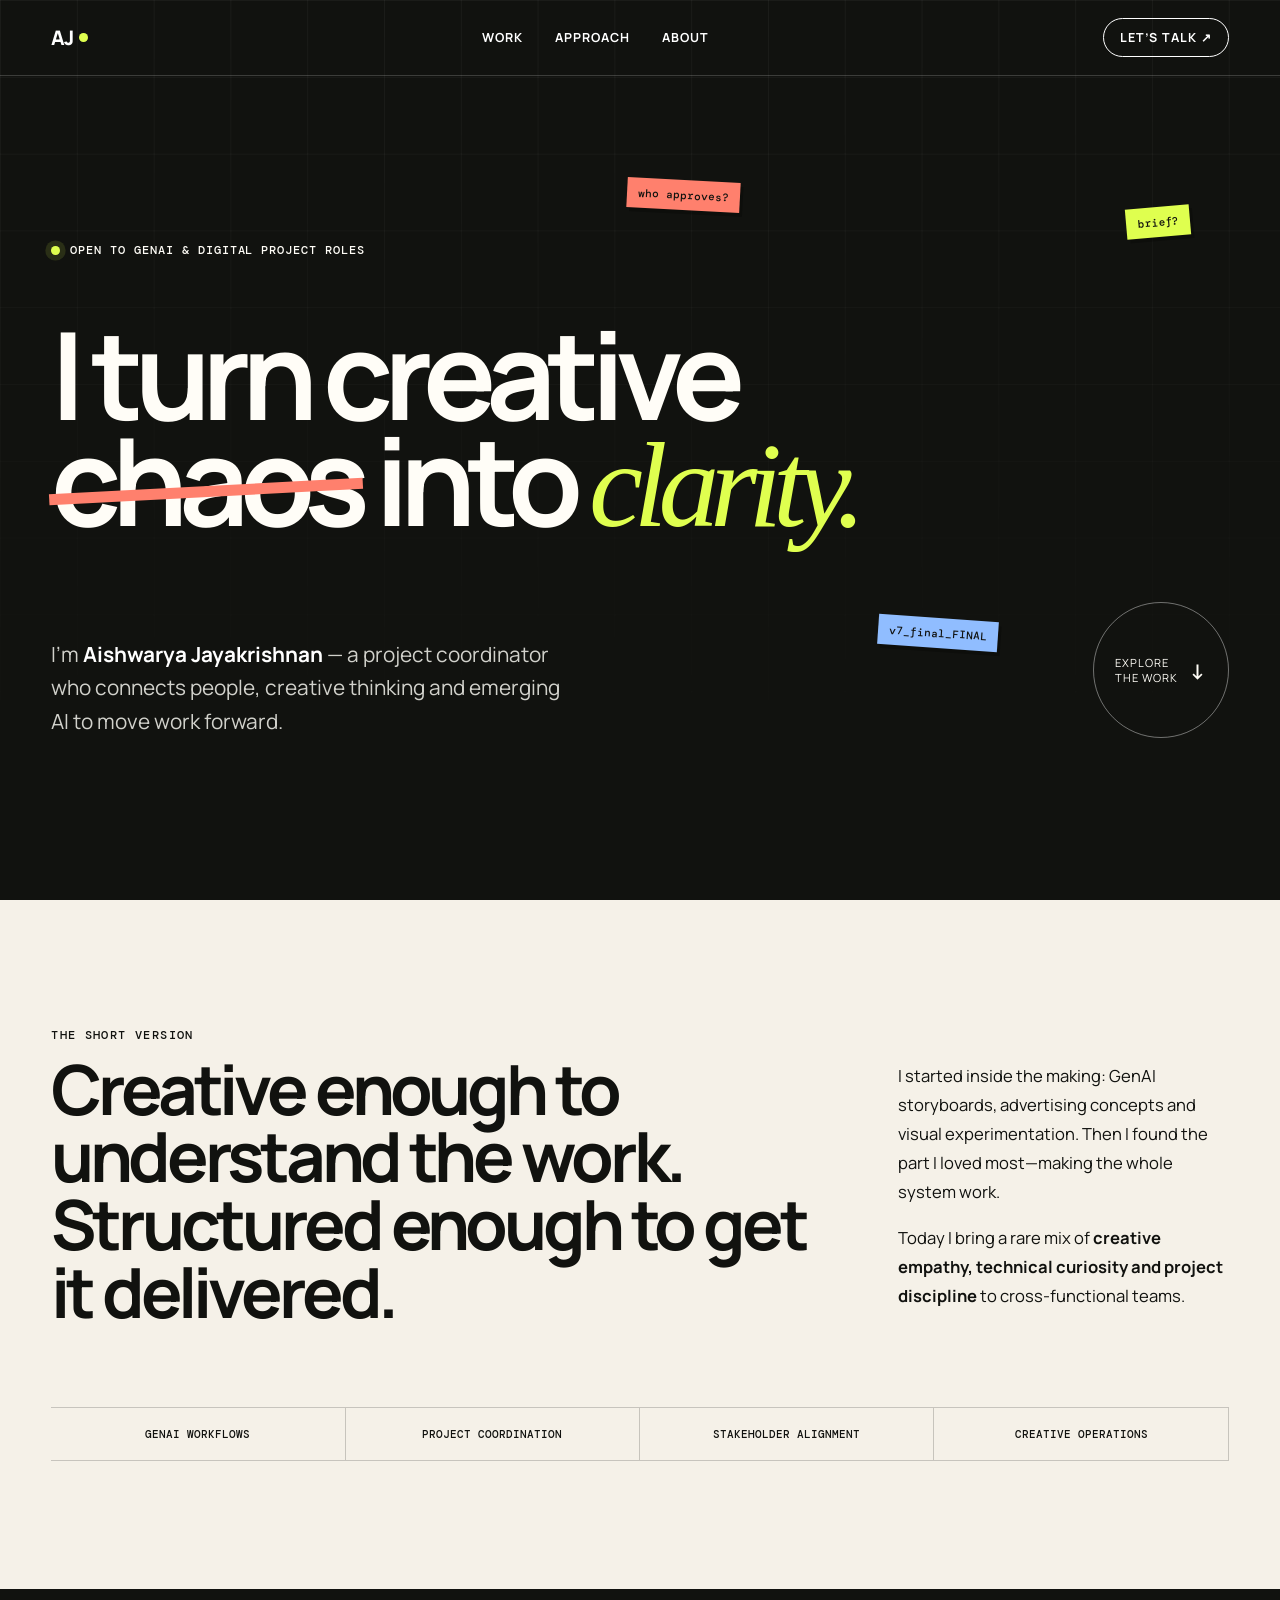
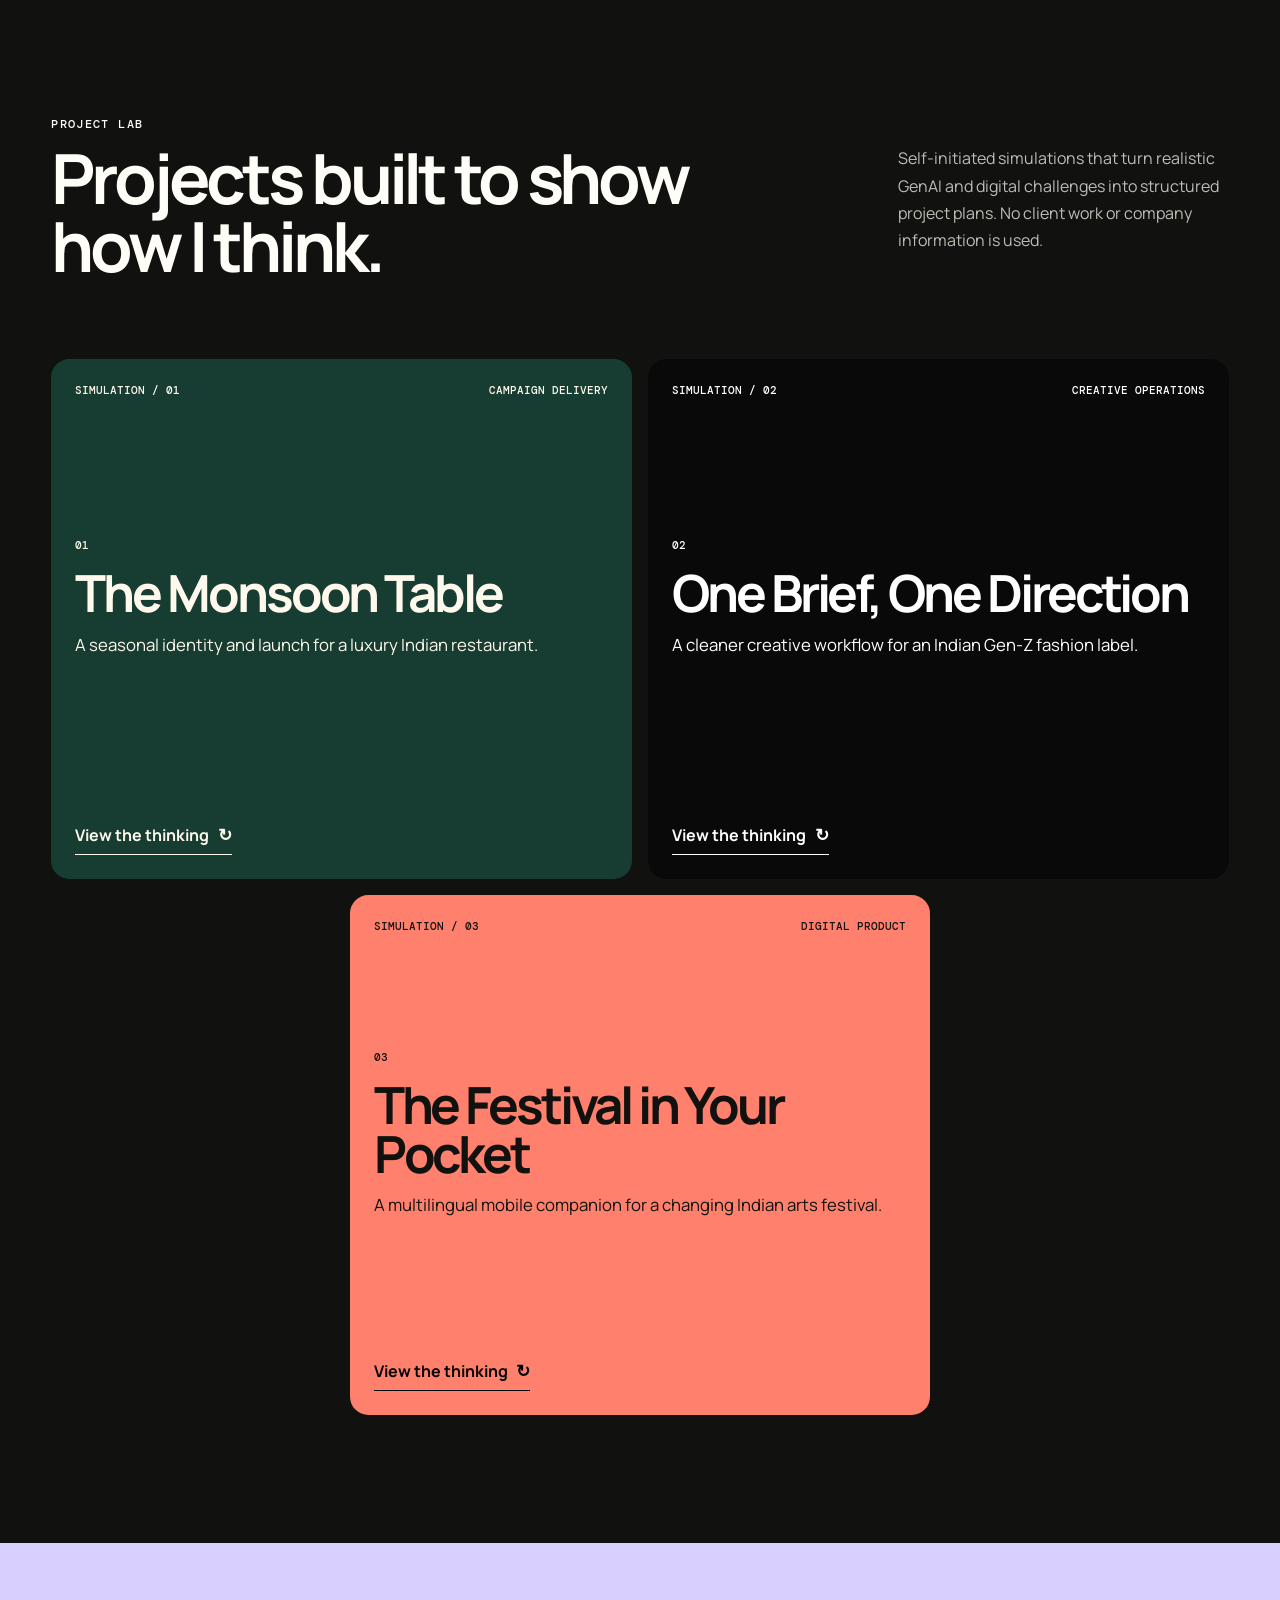
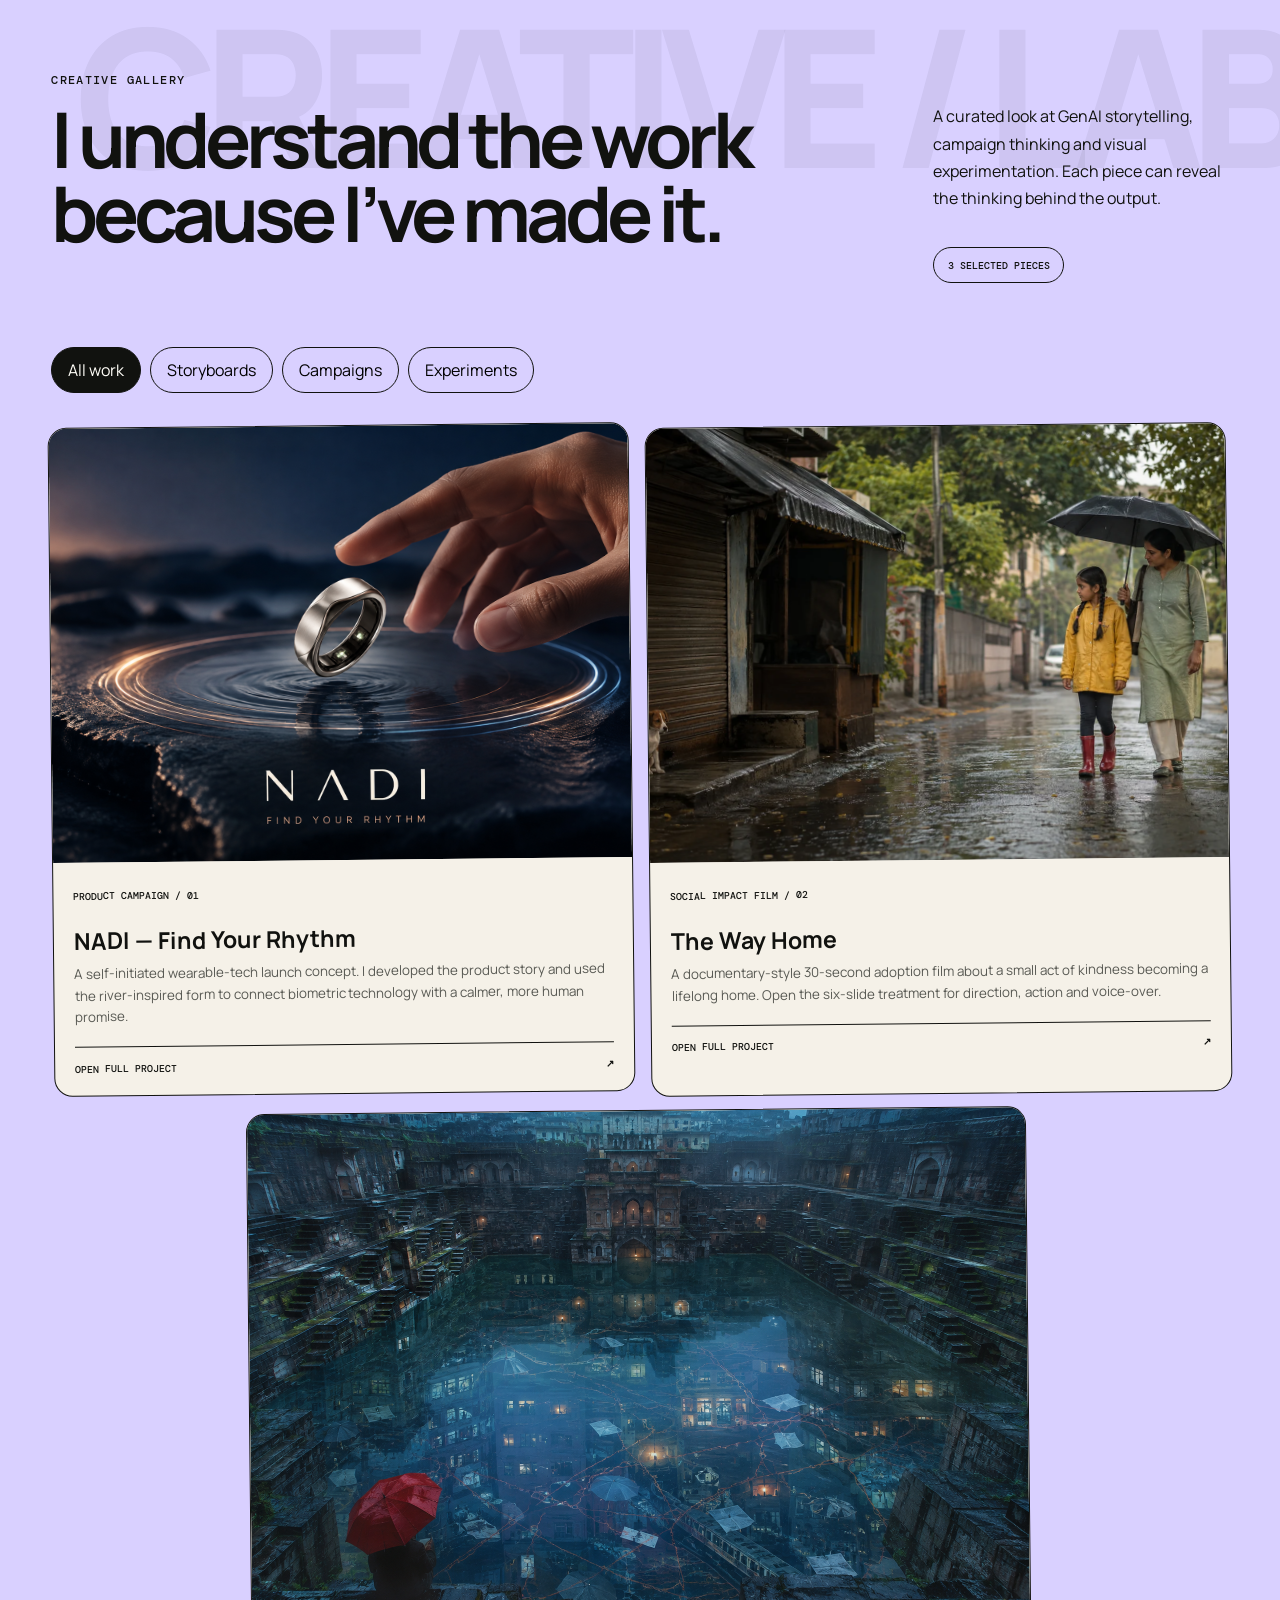
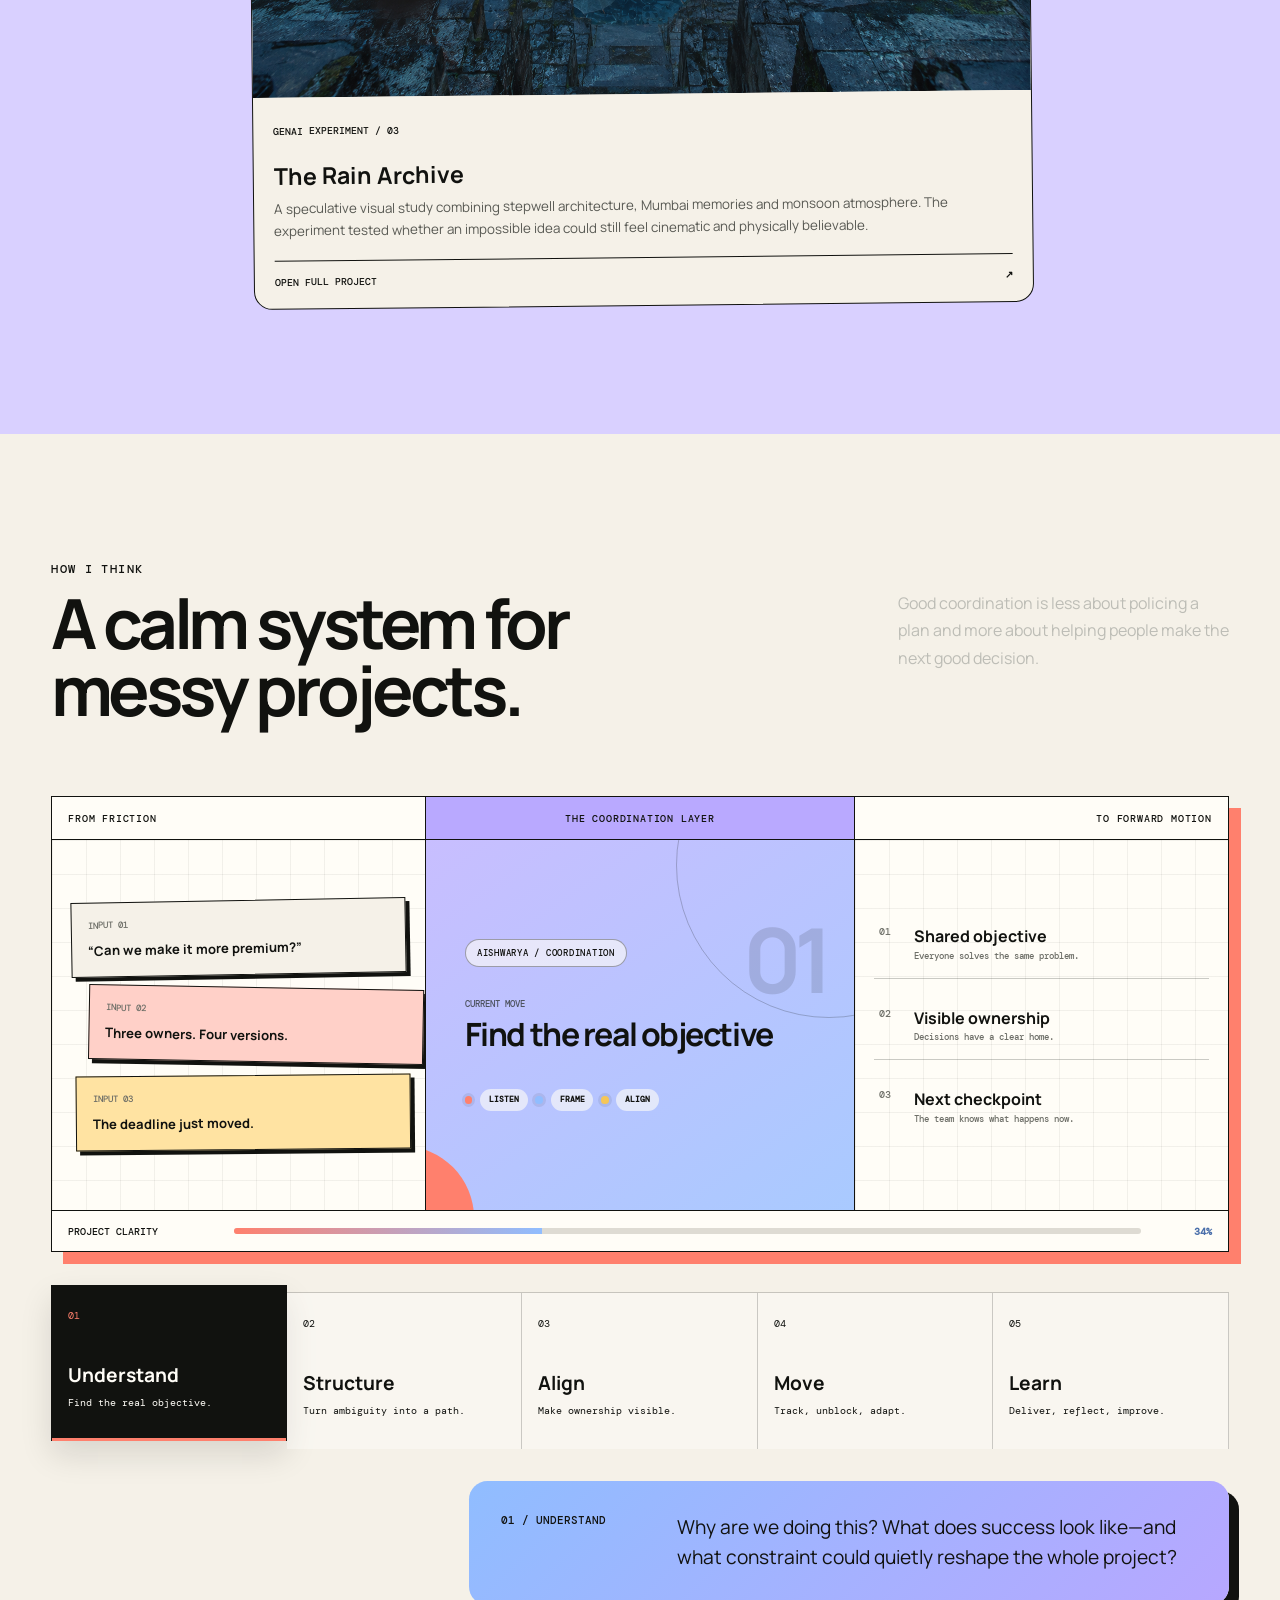
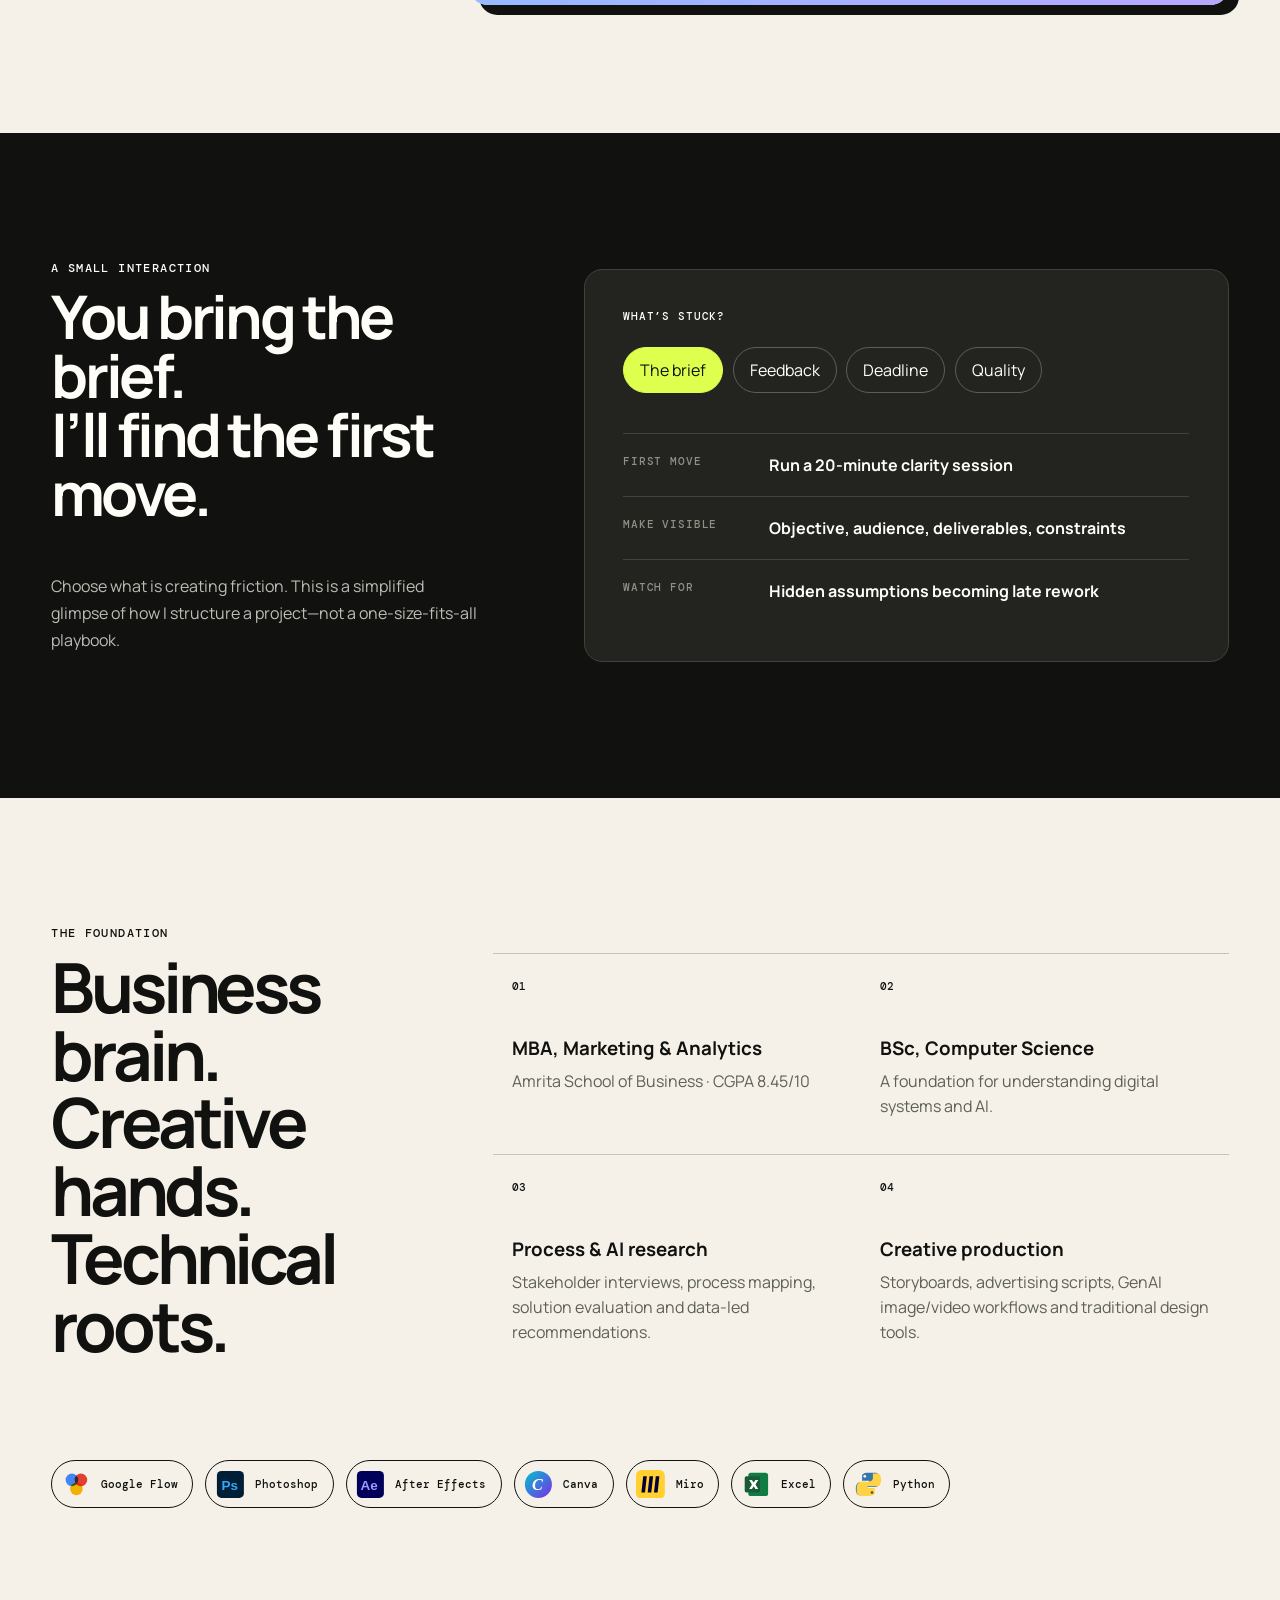
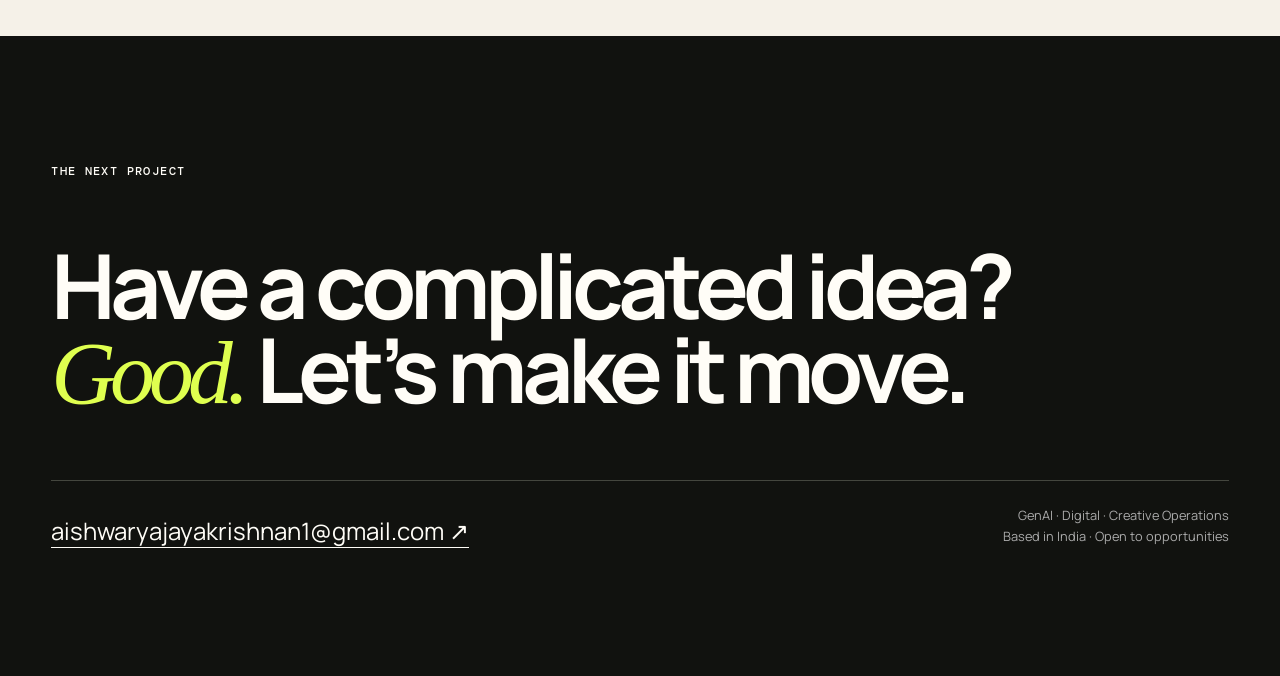
==== commit dc361d8d: "Add visual tool badges" ====
--- a/index.html
+++ b/index.html
@@ -19,6 +19,7 @@
   <link rel="stylesheet" href="project-cards-v2.css">
   <link rel="stylesheet" href="brand-cards.css">
   <link rel="stylesheet" href="mobile.css">
+  <link rel="stylesheet" href="tool-badges.css">
 </head>
 <body>
   <a class="skip-link" href="#main">Skip to content</a>
@@ -185,7 +186,15 @@
         <div class="proof-item"><span>03</span><h3>Process & AI research</h3><p>Stakeholder interviews, process mapping, solution evaluation and data-led recommendations.</p></div>
         <div class="proof-item"><span>04</span><h3>Creative production</h3><p>Storyboards, advertising scripts, GenAI image/video workflows and traditional design tools.</p></div>
       </div>
-      <div class="tool-cloud reveal"><span>Google Flow</span><span>Photoshop</span><span>After Effects</span><span>Canva</span><span>Miro</span><span>GCP / Vertex AI</span><span>Excel</span><span>Tableau</span><span>Python</span></div>
+      <div class="tool-cloud reveal" aria-label="Tools I work with">
+        <span class="tool-badge"><svg class="tool-logo flow-logo" viewBox="0 0 32 32" aria-hidden="true"><circle cx="11" cy="11" r="7"/><circle cx="21" cy="11" r="7"/><circle cx="16" cy="21" r="7"/></svg><b>Google Flow</b></span>
+        <span class="tool-badge"><svg class="tool-logo adobe-logo ps-logo" viewBox="0 0 32 32" aria-hidden="true"><rect x="1" y="1" width="30" height="30" rx="5"/><text x="6" y="22">Ps</text></svg><b>Photoshop</b></span>
+        <span class="tool-badge"><svg class="tool-logo adobe-logo ae-logo" viewBox="0 0 32 32" aria-hidden="true"><rect x="1" y="1" width="30" height="30" rx="5"/><text x="5" y="22">Ae</text></svg><b>After Effects</b></span>
+        <span class="tool-badge"><svg class="tool-logo canva-logo" viewBox="0 0 32 32" aria-hidden="true"><defs><linearGradient id="canvaGradient" x1="0" y1="0" x2="1" y2="1"><stop stop-color="#00c4cc"/><stop offset="1" stop-color="#7d2ae8"/></linearGradient></defs><circle cx="16" cy="16" r="15"/><text x="9" y="22">C</text></svg><b>Canva</b></span>
+        <span class="tool-badge"><svg class="tool-logo miro-logo" viewBox="0 0 32 32" aria-hidden="true"><rect width="32" height="32" rx="6"/><path d="M8 7h4l-2 18H6zm7 0h4l-2 18h-4zm7 0h4l-2 18h-4z"/></svg><b>Miro</b></span>
+        <span class="tool-badge"><svg class="tool-logo excel-logo" viewBox="0 0 32 32" aria-hidden="true"><rect x="7" y="3" width="22" height="26" rx="3"/><rect x="3" y="7" width="17" height="18" rx="2"/><path d="m8 11 3 5-3 5h3l2-3 2 3h3l-3-5 3-5h-3l-2 3-2-3z"/></svg><b>Excel</b></span>
+        <span class="tool-badge"><svg class="tool-logo python-logo" viewBox="0 0 32 32" aria-hidden="true"><path d="M16 3c-8 0-7 4-7 4v5h8v2H6s-4 0-4 7 4 7 4 7h5v-5s0-4 5-4h7c4 0 6-3 6-7V8s0-5-6-5z"/><circle cx="12" cy="7" r="1.5"/><path d="M16 29c8 0 7-4 7-4v-5h-8v-2h11s4 0 4-7-4-7-4-7h-5v5s0 4-5 4H9c-4 0-6 3-6 7v4s0 5 6 5z"/><circle cx="20" cy="25" r="1.5"/></svg><b>Python</b></span>
+      </div>
     </section>
 
     <section class="contact section-pad dark" id="contact">
--- a/tool-badges.css
+++ b/tool-badges.css
@@ -0,0 +1 @@
+.tool-cloud{display:flex;gap:.75rem;flex-wrap:wrap;margin-top:5rem}.tool-cloud .tool-badge{display:flex;align-items:center;gap:.65rem;border:1px solid var(--ink);border-radius:100px;padding:.55rem .9rem .55rem .6rem}.tool-badge b{font:500 .67rem DM Mono;white-space:nowrap}.tool-logo{width:1.8rem;height:1.8rem;display:block;flex:0 0 auto}.flow-logo circle:nth-child(1){fill:#4285f4}.flow-logo circle:nth-child(2){fill:#ea4335;mix-blend-mode:multiply}.flow-logo circle:nth-child(3){fill:#fbbc04;mix-blend-mode:multiply}.adobe-logo rect{fill:#001e36}.adobe-logo text{font:700 15px Arial;fill:#31a8ff}.ae-logo rect{fill:#00005b}.ae-logo text{fill:#9999ff}.canva-logo circle{fill:url(#canvaGradient)}.canva-logo text{font:italic 700 18px Georgia;fill:white}.miro-logo rect{fill:#ffd02f}.miro-logo path{fill:#050038}.excel-logo rect:first-child{fill:#107c41}.excel-logo rect:nth-child(2){fill:#185c37}.excel-logo path{fill:white}.python-logo path:first-child{fill:#3776ab}.python-logo path:nth-of-type(2){fill:#ffd343}.python-logo circle:first-of-type{fill:white}.python-logo circle:last-of-type{fill:#4b4b4b}@media(max-width:768px){.tool-cloud{margin-top:3rem;gap:.55rem}.tool-cloud .tool-badge{padding:.45rem .75rem .45rem .5rem;gap:.5rem}.tool-logo{width:1.5rem;height:1.5rem}}@media(max-width:430px){.tool-cloud{display:grid;grid-template-columns:1fr 1fr}.tool-cloud .tool-badge{min-width:0}.tool-badge b{font-size:.58rem;white-space:normal}}
